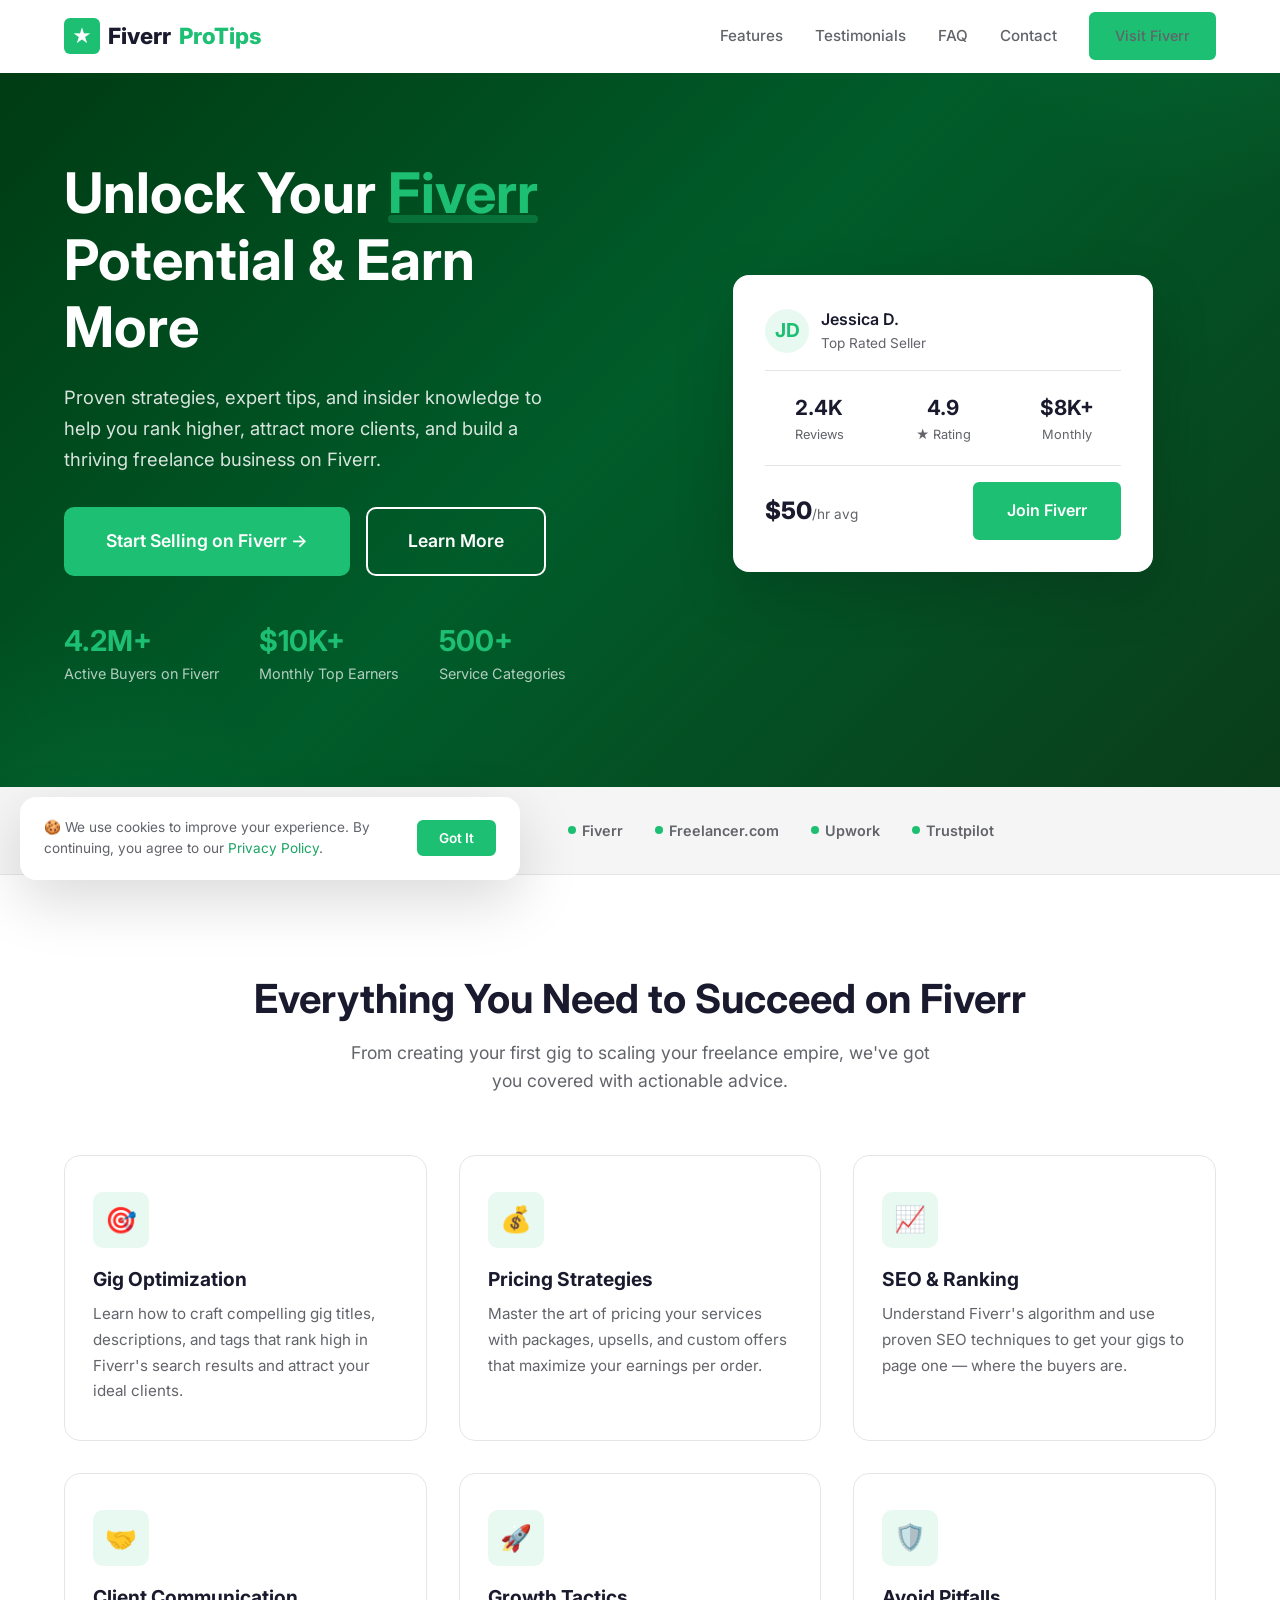
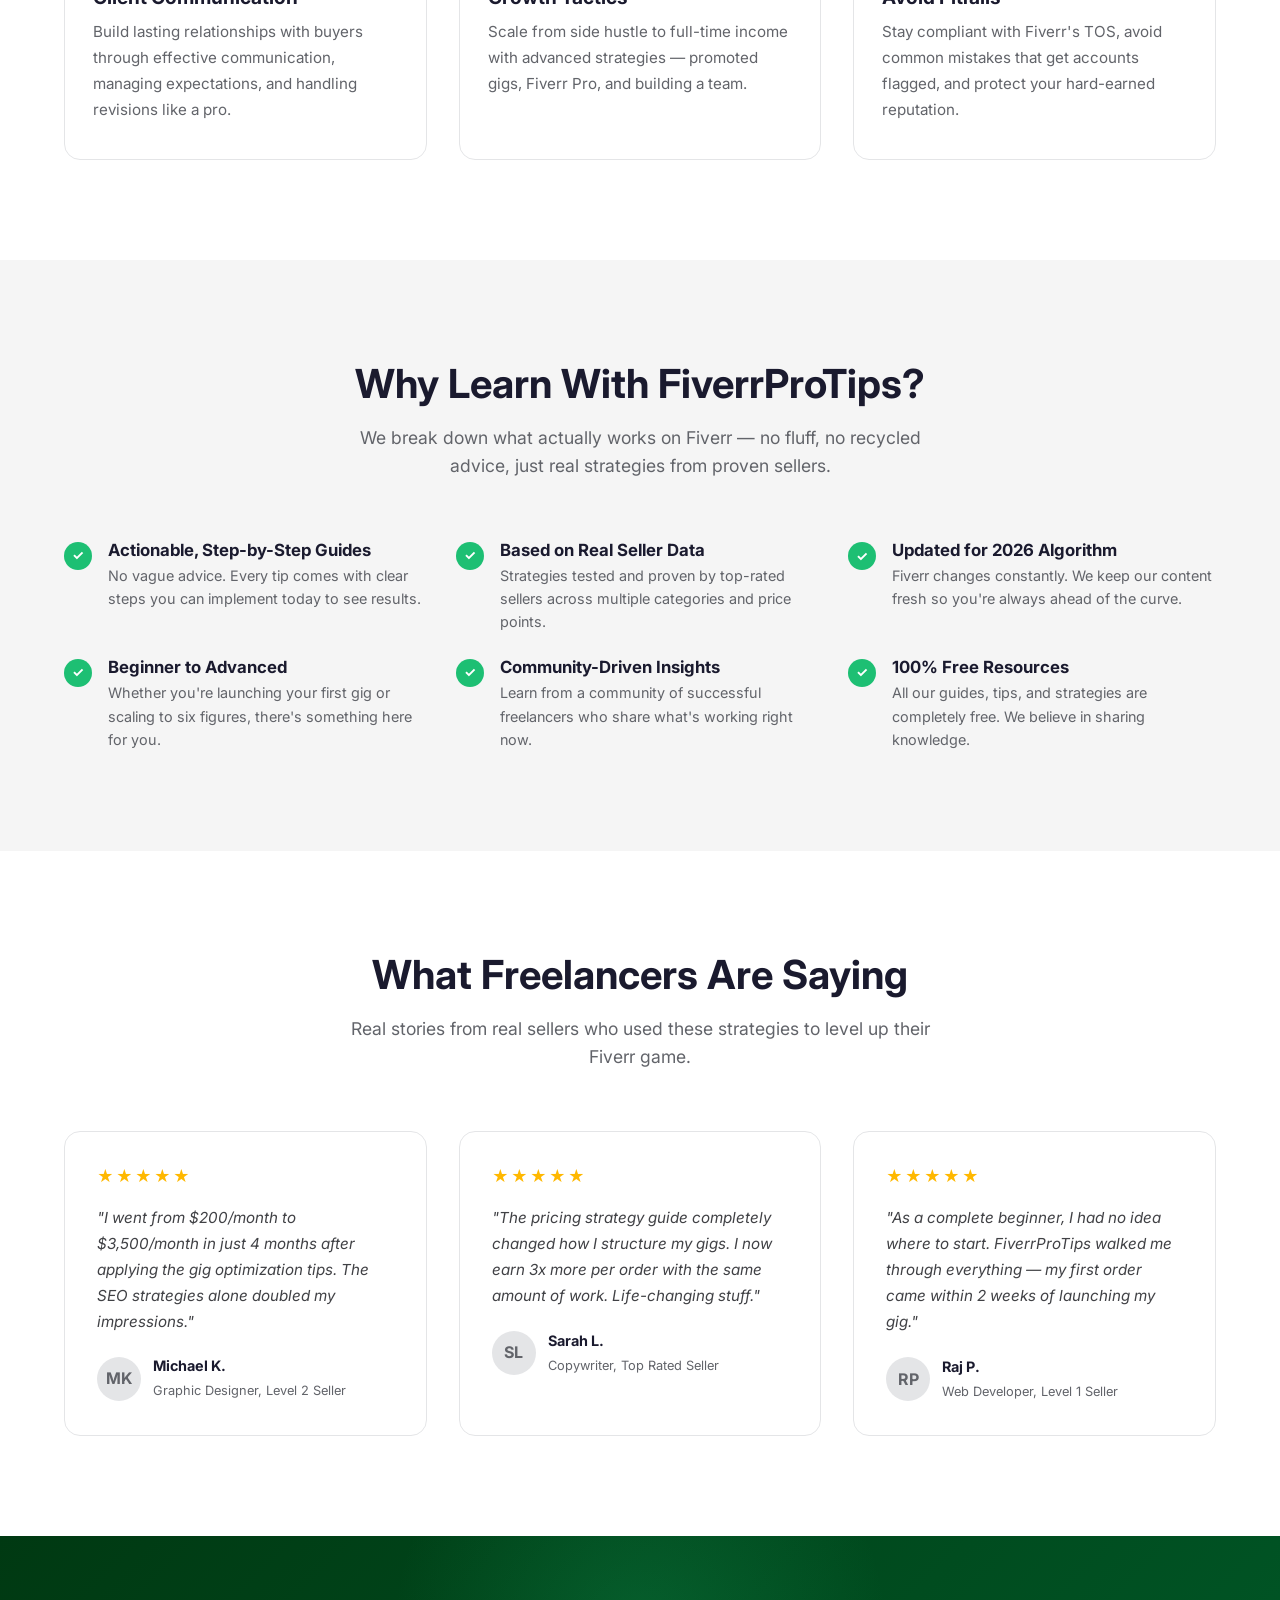
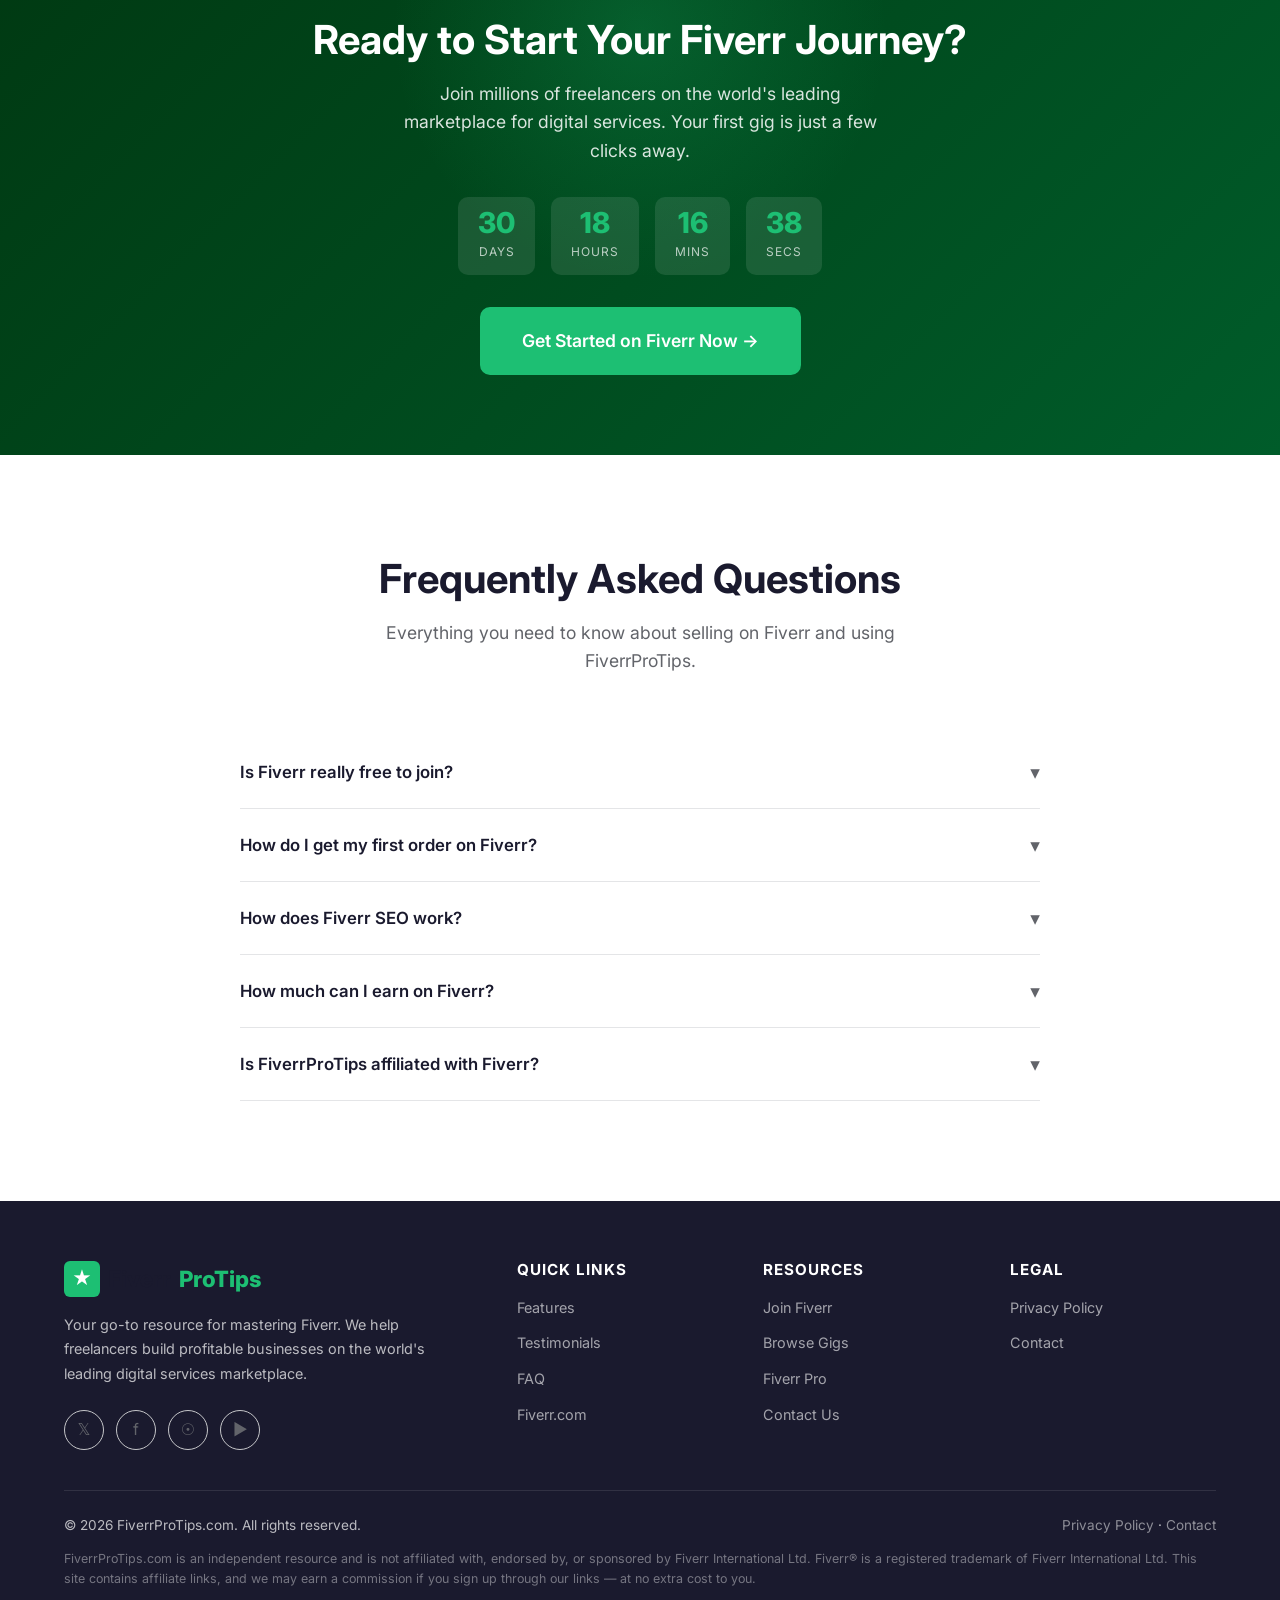
==== index.html @ c42b6715 "Initial commit: FiverrProTips landing page with privacy policy and contact page Co-Authored-By: Clau" ====
<!DOCTYPE html>
<html lang="en">
<head>
  <meta charset="UTF-8">
  <meta name="viewport" content="width=device-width, initial-scale=1.0">
  <meta name="description" content="FiverrProTips — Expert strategies, tips, and resources to grow your freelance business on Fiverr. Get more orders, rank higher, and earn more.">
  <meta name="keywords" content="Fiverr tips, Fiverr SEO, freelance success, Fiverr gig ranking, Fiverr marketing, grow on Fiverr">
  <meta name="author" content="FiverrProTips">
  <meta property="og:title" content="FiverrProTips — Master Fiverr & Grow Your Freelance Business">
  <meta property="og:description" content="Expert strategies, tips, and resources to grow your freelance business on Fiverr. Get more orders, rank higher, and earn more.">
  <meta property="og:type" content="website">
  <meta property="og:url" content="https://fiverrprotips.com">
  <meta property="og:image" content="https://fiverrprotips.com/og-image.png">
  <link rel="canonical" href="https://fiverrprotips.com">
  <title>FiverrProTips — Master Fiverr & Grow Your Freelance Business</title>
  <link rel="preconnect" href="https://fonts.googleapis.com">
  <link rel="preconnect" href="https://fonts.gstatic.com" crossorigin>
  <link href="https://fonts.googleapis.com/css2?family=Inter:wght@400;500;600;700;800&display=swap" rel="stylesheet">
  <link rel="stylesheet" href="styles.css">
</head>
<body>

  <!-- Navigation -->
  <nav class="navbar" id="navbar">
    <div class="container">
      <a href="index.html" class="logo">
        <div class="icon">&#9733;</div>
        Fiverr<span>ProTips</span>
      </a>
      <ul class="nav-links" id="navLinks">
        <li><a href="#features">Features</a></li>
        <li><a href="#testimonials">Testimonials</a></li>
        <li><a href="#faq">FAQ</a></li>
        <li><a href="contact.html">Contact</a></li>
        <li><a href="https://fiverr.com" target="_blank" rel="noopener" class="btn btn-primary">Visit Fiverr</a></li>
      </ul>
      <button class="nav-toggle" id="navToggle" aria-label="Toggle navigation">
        <span></span><span></span><span></span>
      </button>
    </div>
  </nav>

  <!-- Hero Section -->
  <section class="hero">
    <div class="container">
      <div class="hero-content">
        <h1>Unlock Your <span class="highlight">Fiverr</span> Potential & Earn More</h1>
        <p>Proven strategies, expert tips, and insider knowledge to help you rank higher, attract more clients, and build a thriving freelance business on Fiverr.</p>
        <div class="hero-buttons">
          <a href="https://fiverr.com" target="_blank" rel="noopener" class="btn btn-primary btn-lg">Start Selling on Fiverr →</a>
          <a href="#features" class="btn btn-outline btn-lg">Learn More</a>
        </div>
        <div class="hero-stats">
          <div class="hero-stat">
            <h3>4.2M+</h3>
            <p>Active Buyers on Fiverr</p>
          </div>
          <div class="hero-stat">
            <h3>$10K+</h3>
            <p>Monthly Top Earners</p>
          </div>
          <div class="hero-stat">
            <h3>500+</h3>
            <p>Service Categories</p>
          </div>
        </div>
      </div>
      <div class="hero-image">
        <div class="hero-card">
          <div class="card-header">
            <div class="card-avatar">JD</div>
            <div>
              <div class="card-name">Jessica D.</div>
              <div class="card-role">Top Rated Seller</div>
            </div>
          </div>
          <div class="card-stats">
            <div>
              <div class="card-stat-value">2.4K</div>
              <div class="card-stat-label">Reviews</div>
            </div>
            <div>
              <div class="card-stat-value">4.9</div>
              <div class="card-stat-label">★ Rating</div>
            </div>
            <div>
              <div class="card-stat-value">$8K+</div>
              <div class="card-stat-label">Monthly</div>
            </div>
          </div>
          <div class="card-cta">
            <div class="card-price">$50<small>/hr avg</small></div>
            <a href="https://fiverr.com" target="_blank" rel="noopener" class="btn btn-primary">Join Fiverr</a>
          </div>
        </div>
      </div>
    </div>
  </section>

  <!-- Trust Bar -->
  <div class="trust-bar">
    <div class="container">
      <p>Trusted by freelancers worldwide</p>
      <div class="trust-logos">
        <span class="trust-logo"><span class="dot"></span> Fiverr</span>
        <span class="trust-logo"><span class="dot"></span> Freelancer.com</span>
        <span class="trust-logo"><span class="dot"></span> Upwork</span>
        <span class="trust-logo"><span class="dot"></span> Trustpilot</span>
      </div>
    </div>
  </div>

  <!-- Features Section -->
  <section class="section" id="features">
    <div class="container">
      <div class="section-header">
        <h2>Everything You Need to Succeed on Fiverr</h2>
        <p>From creating your first gig to scaling your freelance empire, we've got you covered with actionable advice.</p>
      </div>
      <div class="features-grid">
        <div class="feature-card">
          <div class="feature-icon">🎯</div>
          <h3>Gig Optimization</h3>
          <p>Learn how to craft compelling gig titles, descriptions, and tags that rank high in Fiverr's search results and attract your ideal clients.</p>
        </div>
        <div class="feature-card">
          <div class="feature-icon">💰</div>
          <h3>Pricing Strategies</h3>
          <p>Master the art of pricing your services with packages, upsells, and custom offers that maximize your earnings per order.</p>
        </div>
        <div class="feature-card">
          <div class="feature-icon">📈</div>
          <h3>SEO & Ranking</h3>
          <p>Understand Fiverr's algorithm and use proven SEO techniques to get your gigs to page one — where the buyers are.</p>
        </div>
        <div class="feature-card">
          <div class="feature-icon">🤝</div>
          <h3>Client Communication</h3>
          <p>Build lasting relationships with buyers through effective communication, managing expectations, and handling revisions like a pro.</p>
        </div>
        <div class="feature-card">
          <div class="feature-icon">🚀</div>
          <h3>Growth Tactics</h3>
          <p>Scale from side hustle to full-time income with advanced strategies — promoted gigs, Fiverr Pro, and building a team.</p>
        </div>
        <div class="feature-card">
          <div class="feature-icon">🛡️</div>
          <h3>Avoid Pitfalls</h3>
          <p>Stay compliant with Fiverr's TOS, avoid common mistakes that get accounts flagged, and protect your hard-earned reputation.</p>
        </div>
      </div>
    </div>
  </section>

  <!-- Benefits Section -->
  <section class="section benefits">
    <div class="container">
      <div class="section-header">
        <h2>Why Learn With FiverrProTips?</h2>
        <p>We break down what actually works on Fiverr — no fluff, no recycled advice, just real strategies from proven sellers.</p>
      </div>
      <div class="benefits-grid">
        <div class="benefit-item">
          <div class="benefit-check">&#10003;</div>
          <div>
            <h4>Actionable, Step-by-Step Guides</h4>
            <p>No vague advice. Every tip comes with clear steps you can implement today to see results.</p>
          </div>
        </div>
        <div class="benefit-item">
          <div class="benefit-check">&#10003;</div>
          <div>
            <h4>Based on Real Seller Data</h4>
            <p>Strategies tested and proven by top-rated sellers across multiple categories and price points.</p>
          </div>
        </div>
        <div class="benefit-item">
          <div class="benefit-check">&#10003;</div>
          <div>
            <h4>Updated for 2026 Algorithm</h4>
            <p>Fiverr changes constantly. We keep our content fresh so you're always ahead of the curve.</p>
          </div>
        </div>
        <div class="benefit-item">
          <div class="benefit-check">&#10003;</div>
          <div>
            <h4>Beginner to Advanced</h4>
            <p>Whether you're launching your first gig or scaling to six figures, there's something here for you.</p>
          </div>
        </div>
        <div class="benefit-item">
          <div class="benefit-check">&#10003;</div>
          <div>
            <h4>Community-Driven Insights</h4>
            <p>Learn from a community of successful freelancers who share what's working right now.</p>
          </div>
        </div>
        <div class="benefit-item">
          <div class="benefit-check">&#10003;</div>
          <div>
            <h4>100% Free Resources</h4>
            <p>All our guides, tips, and strategies are completely free. We believe in sharing knowledge.</p>
          </div>
        </div>
      </div>
    </div>
  </section>

  <!-- Testimonials Section -->
  <section class="section" id="testimonials">
    <div class="container">
      <div class="section-header">
        <h2>What Freelancers Are Saying</h2>
        <p>Real stories from real sellers who used these strategies to level up their Fiverr game.</p>
      </div>
      <div class="testimonials-grid">
        <div class="testimonial-card">
          <div class="testimonial-stars">★★★★★</div>
          <blockquote>
            "I went from $200/month to $3,500/month in just 4 months after applying the gig optimization tips. The SEO strategies alone doubled my impressions."
          </blockquote>
          <div class="testimonial-author">
            <div class="testimonial-avatar">MK</div>
            <div>
              <strong>Michael K.</strong>
              <span>Graphic Designer, Level 2 Seller</span>
            </div>
          </div>
        </div>
        <div class="testimonial-card">
          <div class="testimonial-stars">★★★★★</div>
          <blockquote>
            "The pricing strategy guide completely changed how I structure my gigs. I now earn 3x more per order with the same amount of work. Life-changing stuff."
          </blockquote>
          <div class="testimonial-author">
            <div class="testimonial-avatar">SL</div>
            <div>
              <strong>Sarah L.</strong>
              <span>Copywriter, Top Rated Seller</span>
            </div>
          </div>
        </div>
        <div class="testimonial-card">
          <div class="testimonial-stars">★★★★★</div>
          <blockquote>
            "As a complete beginner, I had no idea where to start. FiverrProTips walked me through everything — my first order came within 2 weeks of launching my gig."
          </blockquote>
          <div class="testimonial-author">
            <div class="testimonial-avatar">RP</div>
            <div>
              <strong>Raj P.</strong>
              <span>Web Developer, Level 1 Seller</span>
            </div>
          </div>
        </div>
      </div>
    </div>
  </section>

  <!-- CTA Section -->
  <section class="cta-section">
    <div class="container">
      <h2>Ready to Start Your Fiverr Journey?</h2>
      <p>Join millions of freelancers on the world's leading marketplace for digital services. Your first gig is just a few clicks away.</p>
      <div class="countdown" id="countdown">
        <div class="countdown-item">
          <span class="number" id="countdown-days">00</span>
          <span class="label">Days</span>
        </div>
        <div class="countdown-item">
          <span class="number" id="countdown-hours">00</span>
          <span class="label">Hours</span>
        </div>
        <div class="countdown-item">
          <span class="number" id="countdown-mins">00</span>
          <span class="label">Mins</span>
        </div>
        <div class="countdown-item">
          <span class="number" id="countdown-secs">00</span>
          <span class="label">Secs</span>
        </div>
      </div>
      <br>
      <a href="https://fiverr.com" target="_blank" rel="noopener" class="btn btn-primary btn-lg">Get Started on Fiverr Now →</a>
    </div>
  </section>

  <!-- FAQ Section -->
  <section class="section" id="faq">
    <div class="container">
      <div class="section-header">
        <h2>Frequently Asked Questions</h2>
        <p>Everything you need to know about selling on Fiverr and using FiverrProTips.</p>
      </div>
      <div class="faq-list">
        <div class="faq-item">
          <button class="faq-question" aria-expanded="false">
            Is Fiverr really free to join?
            <span class="arrow">▾</span>
          </button>
          <div class="faq-answer">
            <p>Yes! Creating a Fiverr account and posting gigs is completely free. Fiverr takes a 20% commission on each order you complete, so you only pay when you earn. There are no monthly fees or listing charges.</p>
          </div>
        </div>
        <div class="faq-item">
          <button class="faq-question" aria-expanded="false">
            How do I get my first order on Fiverr?
            <span class="arrow">▾</span>
          </button>
          <div class="faq-answer">
            <p>Getting your first order requires a combination of a well-optimized gig (compelling title, detailed description, eye-catching images), competitive pricing for beginners, and patience. We recommend starting with a lower price point, promoting your gig on social media, and delivering exceptional work to earn those crucial first 5-star reviews.</p>
          </div>
        </div>
        <div class="faq-item">
          <button class="faq-question" aria-expanded="false">
            How does Fiverr SEO work?
            <span class="arrow">▾</span>
          </button>
          <div class="faq-answer">
            <p>Fiverr's search algorithm ranks gigs based on relevance, seller performance (reviews, response rate, order completion rate), and gig quality. Key ranking factors include your gig title keywords, tags, description content, conversion rate, and overall seller metrics. Optimizing each of these elements is crucial for visibility.</p>
          </div>
        </div>
        <div class="faq-item">
          <button class="faq-question" aria-expanded="false">
            How much can I earn on Fiverr?
            <span class="arrow">▾</span>
          </button>
          <div class="faq-answer">
            <p>Earnings on Fiverr vary widely depending on your skill, niche, pricing, and effort. Beginners might earn $100–$500/month, while experienced sellers in high-demand niches can earn $5,000–$20,000+/month. Top-rated and Pro sellers with premium services can earn even more. The key is to start, learn, and consistently improve.</p>
          </div>
        </div>
        <div class="faq-item">
          <button class="faq-question" aria-expanded="false">
            Is FiverrProTips affiliated with Fiverr?
            <span class="arrow">▾</span>
          </button>
          <div class="faq-answer">
            <p>FiverrProTips is an independent resource created by experienced Fiverr sellers. We are not directly affiliated with Fiverr International Ltd. Our goal is to help freelancers succeed on the platform by sharing proven strategies, tips, and best practices based on real-world experience.</p>
          </div>
        </div>
      </div>
    </div>
  </section>

  <!-- Footer -->
  <footer class="footer">
    <div class="container">
      <div class="footer-grid">
        <div class="footer-about">
          <a href="index.html" class="logo">
            <div class="icon">&#9733;</div>
            Fiverr<span>ProTips</span>
          </a>
          <p>Your go-to resource for mastering Fiverr. We help freelancers build profitable businesses on the world's leading digital services marketplace.</p>
          <div class="social-links">
            <a href="#" class="social-link" aria-label="Twitter">&#120143;</a>
            <a href="#" class="social-link" aria-label="Facebook">f</a>
            <a href="#" class="social-link" aria-label="Instagram">&#9737;</a>
            <a href="#" class="social-link" aria-label="YouTube">&#9654;</a>
          </div>
        </div>
        <div>
          <h4>Quick Links</h4>
          <ul class="footer-links">
            <li><a href="#features">Features</a></li>
            <li><a href="#testimonials">Testimonials</a></li>
            <li><a href="#faq">FAQ</a></li>
            <li><a href="https://fiverr.com" target="_blank" rel="noopener">Fiverr.com</a></li>
          </ul>
        </div>
        <div>
          <h4>Resources</h4>
          <ul class="footer-links">
            <li><a href="https://fiverr.com" target="_blank" rel="noopener">Join Fiverr</a></li>
            <li><a href="https://fiverr.com" target="_blank" rel="noopener">Browse Gigs</a></li>
            <li><a href="https://fiverr.com" target="_blank" rel="noopener">Fiverr Pro</a></li>
            <li><a href="contact.html">Contact Us</a></li>
          </ul>
        </div>
        <div>
          <h4>Legal</h4>
          <ul class="footer-links">
            <li><a href="privacy-policy.html">Privacy Policy</a></li>
            <li><a href="contact.html">Contact</a></li>
          </ul>
        </div>
      </div>
      <div class="footer-bottom">
        <p>&copy; 2026 FiverrProTips.com. All rights reserved.</p>
        <p><a href="privacy-policy.html">Privacy Policy</a> · <a href="contact.html">Contact</a></p>
      </div>
      <p class="footer-disclaimer">FiverrProTips.com is an independent resource and is not affiliated with, endorsed by, or sponsored by Fiverr International Ltd. Fiverr&reg; is a registered trademark of Fiverr International Ltd. This site contains affiliate links, and we may earn a commission if you sign up through our links — at no extra cost to you.</p>
    </div>
  </footer>

  <!-- Cookie Consent Banner -->
  <div class="cookie-banner" id="cookieBanner">
    <p>🍪 We use cookies to improve your experience. By continuing, you agree to our <a href="privacy-policy.html">Privacy Policy</a>.</p>
    <button class="btn btn-primary" id="cookieAccept">Got It</button>
  </div>

  <script src="script.js"></script>
</body>
</html>
---- styles.css ----
/* ============================================
   FiverrProTips.com - Main Stylesheet
   ============================================ */

/* --- CSS Variables --- */
:root {
  --color-primary: #1dbf73;
  --color-primary-dark: #19a463;
  --color-primary-light: #e8f9f1;
  --color-secondary: #003912;
  --color-accent: #ff6b6b;
  --color-dark: #1a1a2e;
  --color-gray-900: #222325;
  --color-gray-800: #404145;
  --color-gray-600: #62646a;
  --color-gray-400: #c5c6c9;
  --color-gray-200: #e4e5e7;
  --color-gray-100: #f5f5f5;
  --color-white: #ffffff;
  --color-star: #ffb800;

  --font-heading: 'Inter', 'Segoe UI', system-ui, -apple-system, sans-serif;
  --font-body: 'Inter', 'Segoe UI', system-ui, -apple-system, sans-serif;

  --shadow-sm: 0 1px 3px rgba(0, 0, 0, 0.08);
  --shadow-md: 0 4px 12px rgba(0, 0, 0, 0.1);
  --shadow-lg: 0 8px 30px rgba(0, 0, 0, 0.12);
  --shadow-xl: 0 20px 60px rgba(0, 0, 0, 0.15);

  --radius-sm: 6px;
  --radius-md: 10px;
  --radius-lg: 16px;
  --radius-xl: 24px;

  --max-width: 1200px;
  --transition: 0.3s cubic-bezier(0.4, 0, 0.2, 1);
}

/* --- Reset & Base --- */
*,
*::before,
*::after {
  margin: 0;
  padding: 0;
  box-sizing: border-box;
}

html {
  scroll-behavior: smooth;
  font-size: 16px;
}

body {
  font-family: var(--font-body);
  color: var(--color-gray-800);
  line-height: 1.6;
  background: var(--color-white);
  -webkit-font-smoothing: antialiased;
  -moz-osx-font-smoothing: grayscale;
}

img {
  max-width: 100%;
  display: block;
}

a {
  color: var(--color-primary-dark);
  text-decoration: none;
  transition: color var(--transition);
}

a:hover {
  color: var(--color-primary);
}

ul {
  list-style: none;
}

/* --- Typography --- */
h1, h2, h3, h4, h5, h6 {
  font-family: var(--font-heading);
  font-weight: 700;
  line-height: 1.2;
  color: var(--color-dark);
}

h1 { font-size: clamp(2rem, 5vw, 3.5rem); }
h2 { font-size: clamp(1.6rem, 4vw, 2.5rem); }
h3 { font-size: clamp(1.2rem, 3vw, 1.5rem); }

/* --- Container --- */
.container {
  max-width: var(--max-width);
  margin: 0 auto;
  padding: 0 24px;
}

/* --- Buttons --- */
.btn {
  display: inline-flex;
  align-items: center;
  justify-content: center;
  gap: 8px;
  padding: 14px 32px;
  font-family: var(--font-body);
  font-size: 1rem;
  font-weight: 600;
  border: 2px solid transparent;
  border-radius: var(--radius-sm);
  cursor: pointer;
  transition: all var(--transition);
  text-align: center;
  white-space: nowrap;
}

.btn-primary {
  background: var(--color-primary);
  color: var(--color-white);
  border-color: var(--color-primary);
}

.btn-primary:hover {
  background: var(--color-primary-dark);
  border-color: var(--color-primary-dark);
  color: var(--color-white);
  transform: translateY(-2px);
  box-shadow: var(--shadow-md);
}

.btn-outline {
  background: transparent;
  color: var(--color-white);
  border-color: var(--color-white);
}

.btn-outline:hover {
  background: var(--color-white);
  color: var(--color-dark);
  transform: translateY(-2px);
}

.btn-secondary {
  background: var(--color-white);
  color: var(--color-primary);
  border-color: var(--color-primary);
}

.btn-secondary:hover {
  background: var(--color-primary-light);
  transform: translateY(-2px);
  box-shadow: var(--shadow-sm);
}

.btn-lg {
  padding: 18px 40px;
  font-size: 1.1rem;
  border-radius: var(--radius-md);
}

/* --- Header / Navbar --- */
.navbar {
  position: fixed;
  top: 0;
  left: 0;
  right: 0;
  z-index: 1000;
  background: var(--color-white);
  border-bottom: 1px solid transparent;
  transition: all var(--transition);
}

.navbar.scrolled {
  border-bottom-color: var(--color-gray-200);
  box-shadow: var(--shadow-sm);
}

.navbar .container {
  display: flex;
  align-items: center;
  justify-content: space-between;
  height: 72px;
}

.logo {
  display: flex;
  align-items: center;
  gap: 8px;
  font-size: 1.4rem;
  font-weight: 800;
  color: var(--color-dark);
  font-family: var(--font-heading);
}

.logo .icon {
  width: 36px;
  height: 36px;
  background: var(--color-primary);
  border-radius: var(--radius-sm);
  display: flex;
  align-items: center;
  justify-content: center;
  color: var(--color-white);
  font-size: 1.2rem;
}

.logo span {
  color: var(--color-primary);
}

.nav-links {
  display: flex;
  align-items: center;
  gap: 32px;
}

.nav-links a {
  color: var(--color-gray-600);
  font-weight: 500;
  font-size: 0.95rem;
}

.nav-links a:hover {
  color: var(--color-dark);
}

.nav-links .btn {
  padding: 10px 24px;
  font-size: 0.9rem;
}

.nav-toggle {
  display: none;
  flex-direction: column;
  gap: 5px;
  background: none;
  border: none;
  cursor: pointer;
  padding: 4px;
}

.nav-toggle span {
  display: block;
  width: 24px;
  height: 2px;
  background: var(--color-dark);
  border-radius: 2px;
  transition: all var(--transition);
}

/* --- Hero Section --- */
.hero {
  padding: 160px 0 100px;
  background: linear-gradient(135deg, var(--color-secondary) 0%, #005c2a 50%, #0a3d1a 100%);
  color: var(--color-white);
  position: relative;
  overflow: hidden;
}

.hero::before {
  content: '';
  position: absolute;
  top: -50%;
  right: -20%;
  width: 600px;
  height: 600px;
  background: radial-gradient(circle, rgba(29, 191, 115, 0.15) 0%, transparent 70%);
  border-radius: 50%;
}

.hero::after {
  content: '';
  position: absolute;
  bottom: -30%;
  left: -10%;
  width: 400px;
  height: 400px;
  background: radial-gradient(circle, rgba(29, 191, 115, 0.1) 0%, transparent 70%);
  border-radius: 50%;
}

.hero .container {
  display: grid;
  grid-template-columns: 1fr 1fr;
  gap: 60px;
  align-items: center;
  position: relative;
  z-index: 1;
}

.hero-content h1 {
  color: var(--color-white);
  margin-bottom: 20px;
}

.hero-content h1 .highlight {
  color: var(--color-primary);
  position: relative;
}

.hero-content h1 .highlight::after {
  content: '';
  position: absolute;
  left: 0;
  bottom: 4px;
  width: 100%;
  height: 8px;
  background: rgba(29, 191, 115, 0.3);
  border-radius: 4px;
  z-index: -1;
}

.hero-content p {
  font-size: 1.15rem;
  color: rgba(255, 255, 255, 0.85);
  margin-bottom: 32px;
  max-width: 480px;
  line-height: 1.7;
}

.hero-buttons {
  display: flex;
  gap: 16px;
  flex-wrap: wrap;
}

.hero-stats {
  display: flex;
  gap: 40px;
  margin-top: 48px;
}

.hero-stat h3 {
  color: var(--color-primary);
  font-size: 1.8rem;
  margin-bottom: 4px;
}

.hero-stat p {
  color: rgba(255, 255, 255, 0.7);
  font-size: 0.9rem;
  margin-bottom: 0;
}

.hero-image {
  display: flex;
  justify-content: center;
  align-items: center;
}

.hero-card {
  background: var(--color-white);
  border-radius: var(--radius-lg);
  padding: 32px;
  box-shadow: var(--shadow-xl);
  width: 100%;
  max-width: 420px;
}

.hero-card .card-header {
  display: flex;
  align-items: center;
  gap: 12px;
  margin-bottom: 20px;
  padding-bottom: 16px;
  border-bottom: 1px solid var(--color-gray-200);
}

.hero-card .card-avatar {
  width: 44px;
  height: 44px;
  border-radius: 50%;
  background: var(--color-primary-light);
  display: flex;
  align-items: center;
  justify-content: center;
  font-size: 1.2rem;
  color: var(--color-primary);
  font-weight: 700;
}

.hero-card .card-name {
  font-weight: 600;
  color: var(--color-dark);
}

.hero-card .card-role {
  font-size: 0.85rem;
  color: var(--color-gray-600);
}

.hero-card .card-stats {
  display: grid;
  grid-template-columns: repeat(3, 1fr);
  gap: 16px;
  text-align: center;
}

.hero-card .card-stat-value {
  font-size: 1.3rem;
  font-weight: 700;
  color: var(--color-dark);
}

.hero-card .card-stat-label {
  font-size: 0.8rem;
  color: var(--color-gray-600);
}

.hero-card .card-cta {
  margin-top: 20px;
  padding-top: 16px;
  border-top: 1px solid var(--color-gray-200);
  display: flex;
  justify-content: space-between;
  align-items: center;
}

.hero-card .card-price {
  font-size: 1.5rem;
  font-weight: 800;
  color: var(--color-dark);
}

.hero-card .card-price small {
  font-weight: 400;
  font-size: 0.85rem;
  color: var(--color-gray-600);
}

/* --- Trust Bar --- */
.trust-bar {
  padding: 32px 0;
  background: var(--color-gray-100);
  border-bottom: 1px solid var(--color-gray-200);
}

.trust-bar .container {
  display: flex;
  align-items: center;
  justify-content: center;
  gap: 48px;
  flex-wrap: wrap;
}

.trust-bar p {
  color: var(--color-gray-600);
  font-weight: 500;
  font-size: 0.9rem;
  white-space: nowrap;
}

.trust-logos {
  display: flex;
  align-items: center;
  gap: 32px;
  flex-wrap: wrap;
  justify-content: center;
}

.trust-logo {
  display: flex;
  align-items: center;
  gap: 6px;
  color: var(--color-gray-600);
  font-weight: 600;
  font-size: 0.9rem;
}

.trust-logo .dot {
  width: 8px;
  height: 8px;
  border-radius: 50%;
  background: var(--color-primary);
}

/* --- Sections --- */
.section {
  padding: 100px 0;
}

.section-header {
  text-align: center;
  margin-bottom: 60px;
}

.section-header h2 {
  margin-bottom: 16px;
}

.section-header p {
  color: var(--color-gray-600);
  font-size: 1.1rem;
  max-width: 600px;
  margin: 0 auto;
}

/* --- Features Grid --- */
.features-grid {
  display: grid;
  grid-template-columns: repeat(auto-fit, minmax(280px, 1fr));
  gap: 32px;
}

.feature-card {
  background: var(--color-white);
  border: 1px solid var(--color-gray-200);
  border-radius: var(--radius-lg);
  padding: 36px 28px;
  transition: all var(--transition);
}

.feature-card:hover {
  transform: translateY(-4px);
  box-shadow: var(--shadow-lg);
  border-color: transparent;
}

.feature-icon {
  width: 56px;
  height: 56px;
  border-radius: var(--radius-md);
  background: var(--color-primary-light);
  display: flex;
  align-items: center;
  justify-content: center;
  font-size: 1.6rem;
  margin-bottom: 20px;
}

.feature-card h3 {
  margin-bottom: 10px;
  font-size: 1.2rem;
}

.feature-card p {
  color: var(--color-gray-600);
  font-size: 0.95rem;
  line-height: 1.7;
}

/* --- Benefits Section --- */
.benefits {
  background: var(--color-gray-100);
}

.benefits-grid {
  display: grid;
  grid-template-columns: repeat(auto-fit, minmax(300px, 1fr));
  gap: 24px;
}

.benefit-item {
  display: flex;
  gap: 16px;
  align-items: flex-start;
}

.benefit-check {
  flex-shrink: 0;
  width: 28px;
  height: 28px;
  border-radius: 50%;
  background: var(--color-primary);
  display: flex;
  align-items: center;
  justify-content: center;
  color: var(--color-white);
  font-size: 0.85rem;
  font-weight: 700;
  margin-top: 2px;
}

.benefit-item h4 {
  margin-bottom: 4px;
  font-size: 1.05rem;
}

.benefit-item p {
  color: var(--color-gray-600);
  font-size: 0.9rem;
}

/* --- Testimonials --- */
.testimonials-grid {
  display: grid;
  grid-template-columns: repeat(auto-fit, minmax(320px, 1fr));
  gap: 32px;
}

.testimonial-card {
  background: var(--color-white);
  border: 1px solid var(--color-gray-200);
  border-radius: var(--radius-lg);
  padding: 32px;
  transition: all var(--transition);
}

.testimonial-card:hover {
  box-shadow: var(--shadow-md);
  border-color: transparent;
}

.testimonial-stars {
  color: var(--color-star);
  font-size: 1rem;
  margin-bottom: 16px;
  letter-spacing: 2px;
}

.testimonial-card blockquote {
  font-size: 0.95rem;
  color: var(--color-gray-800);
  line-height: 1.7;
  margin-bottom: 20px;
  font-style: italic;
}

.testimonial-author {
  display: flex;
  align-items: center;
  gap: 12px;
}

.testimonial-avatar {
  width: 44px;
  height: 44px;
  border-radius: 50%;
  background: var(--color-gray-200);
  display: flex;
  align-items: center;
  justify-content: center;
  font-weight: 700;
  color: var(--color-gray-600);
  font-size: 1rem;
}

.testimonial-author strong {
  display: block;
  font-size: 0.9rem;
  color: var(--color-dark);
}

.testimonial-author span {
  font-size: 0.8rem;
  color: var(--color-gray-600);
}

/* --- CTA Section --- */
.cta-section {
  background: linear-gradient(135deg, var(--color-secondary) 0%, #005c2a 100%);
  color: var(--color-white);
  text-align: center;
  padding: 80px 0;
  position: relative;
  overflow: hidden;
}

.cta-section::before {
  content: '';
  position: absolute;
  top: -30%;
  left: 50%;
  transform: translateX(-50%);
  width: 500px;
  height: 500px;
  background: radial-gradient(circle, rgba(29, 191, 115, 0.2) 0%, transparent 70%);
  border-radius: 50%;
}

.cta-section .container {
  position: relative;
  z-index: 1;
}

.cta-section h2 {
  color: var(--color-white);
  margin-bottom: 16px;
}

.cta-section p {
  color: rgba(255, 255, 255, 0.85);
  font-size: 1.1rem;
  margin-bottom: 32px;
  max-width: 500px;
  margin-left: auto;
  margin-right: auto;
}

.countdown {
  display: inline-flex;
  gap: 16px;
  margin-bottom: 32px;
}

.countdown-item {
  background: rgba(255, 255, 255, 0.1);
  border-radius: var(--radius-md);
  padding: 12px 20px;
  text-align: center;
  min-width: 70px;
}

.countdown-item .number {
  font-size: 1.8rem;
  font-weight: 800;
  color: var(--color-primary);
  display: block;
  line-height: 1;
}

.countdown-item .label {
  font-size: 0.75rem;
  color: rgba(255, 255, 255, 0.7);
  text-transform: uppercase;
  letter-spacing: 1px;
}

/* --- FAQ Section --- */
.faq-list {
  max-width: 800px;
  margin: 0 auto;
}

.faq-item {
  border-bottom: 1px solid var(--color-gray-200);
  padding: 24px 0;
}

.faq-question {
  display: flex;
  justify-content: space-between;
  align-items: center;
  cursor: pointer;
  font-weight: 600;
  font-size: 1.05rem;
  color: var(--color-dark);
  background: none;
  border: none;
  width: 100%;
  text-align: left;
  padding: 0;
  font-family: var(--font-body);
  gap: 16px;
}

.faq-question .arrow {
  flex-shrink: 0;
  transition: transform var(--transition);
  font-size: 1.2rem;
  color: var(--color-gray-600);
}

.faq-item.open .faq-question .arrow {
  transform: rotate(180deg);
}

.faq-answer {
  max-height: 0;
  overflow: hidden;
  transition: max-height 0.4s ease, padding 0.4s ease;
}

.faq-item.open .faq-answer {
  max-height: 300px;
  padding-top: 16px;
}

.faq-answer p {
  color: var(--color-gray-600);
  font-size: 0.95rem;
  line-height: 1.7;
}

/* --- Footer --- */
.footer {
  background: var(--color-dark);
  color: rgba(255, 255, 255, 0.7);
  padding: 60px 0 30px;
}

.footer-grid {
  display: grid;
  grid-template-columns: 2fr 1fr 1fr 1fr;
  gap: 40px;
  margin-bottom: 40px;
}

.footer-about p {
  margin-top: 16px;
  font-size: 0.9rem;
  line-height: 1.7;
}

.footer h4 {
  color: var(--color-white);
  margin-bottom: 16px;
  font-size: 0.95rem;
  text-transform: uppercase;
  letter-spacing: 1px;
}

.footer-links li {
  margin-bottom: 10px;
}

.footer-links a {
  color: rgba(255, 255, 255, 0.6);
  font-size: 0.9rem;
  transition: color var(--transition);
}

.footer-links a:hover {
  color: var(--color-primary);
}

.footer-bottom {
  border-top: 1px solid rgba(255, 255, 255, 0.1);
  padding-top: 24px;
  display: flex;
  justify-content: space-between;
  align-items: center;
  flex-wrap: wrap;
  gap: 16px;
  font-size: 0.85rem;
}

.footer-bottom a {
  color: rgba(255, 255, 255, 0.5);
}

.footer-bottom a:hover {
  color: var(--color-primary);
}

.footer-disclaimer {
  margin-top: 12px;
  font-size: 0.78rem;
  color: rgba(255, 255, 255, 0.4);
  line-height: 1.6;
}

/* --- Page Hero (for sub-pages) --- */
.page-hero {
  padding: 140px 0 60px;
  background: linear-gradient(135deg, var(--color-secondary) 0%, #005c2a 100%);
  color: var(--color-white);
  text-align: center;
}

.page-hero h1 {
  color: var(--color-white);
  margin-bottom: 12px;
}

.page-hero p {
  color: rgba(255, 255, 255, 0.8);
  font-size: 1.1rem;
}

/* --- Content Page Styles --- */
.content-section {
  padding: 60px 0;
}

.content-card {
  background: var(--color-white);
  border: 1px solid var(--color-gray-200);
  border-radius: var(--radius-lg);
  padding: 48px;
  max-width: 900px;
  margin: 0 auto;
}

.content-card h2 {
  margin-top: 36px;
  margin-bottom: 16px;
  font-size: 1.4rem;
}

.content-card h2:first-child {
  margin-top: 0;
}

.content-card p,
.content-card li {
  color: var(--color-gray-600);
  line-height: 1.8;
  margin-bottom: 12px;
}

.content-card ul,
.content-card ol {
  padding-left: 24px;
  margin-bottom: 16px;
}

.content-card ul {
  list-style: disc;
}

.content-card ol {
  list-style: decimal;
}

.content-card a {
  color: var(--color-primary-dark);
  text-decoration: underline;
}

.content-card .last-updated {
  font-size: 0.85rem;
  color: var(--color-gray-400);
  margin-bottom: 32px;
  padding-bottom: 24px;
  border-bottom: 1px solid var(--color-gray-200);
}

/* --- Contact Page --- */
.contact-grid {
  display: grid;
  grid-template-columns: 1fr 1.2fr;
  gap: 48px;
  max-width: 1000px;
  margin: 0 auto;
}

.contact-info h2 {
  margin-bottom: 16px;
  margin-top: 0;
}

.contact-info > p {
  color: var(--color-gray-600);
  margin-bottom: 32px;
}

.contact-methods {
  display: flex;
  flex-direction: column;
  gap: 20px;
}

.contact-method {
  display: flex;
  gap: 14px;
  align-items: flex-start;
}

.contact-method-icon {
  width: 44px;
  height: 44px;
  border-radius: var(--radius-md);
  background: var(--color-primary-light);
  display: flex;
  align-items: center;
  justify-content: center;
  font-size: 1.2rem;
  flex-shrink: 0;
}

.contact-method h4 {
  margin-bottom: 2px;
  font-size: 0.95rem;
}

.contact-method p,
.contact-method a {
  color: var(--color-gray-600);
  font-size: 0.9rem;
}

.contact-form-card {
  background: var(--color-white);
  border: 1px solid var(--color-gray-200);
  border-radius: var(--radius-lg);
  padding: 36px;
  box-shadow: var(--shadow-sm);
}

.contact-form-card h3 {
  margin-bottom: 24px;
  margin-top: 0;
}

.form-group {
  margin-bottom: 20px;
}

.form-group label {
  display: block;
  font-weight: 600;
  font-size: 0.9rem;
  margin-bottom: 6px;
  color: var(--color-dark);
}

.form-group input,
.form-group textarea,
.form-group select {
  width: 100%;
  padding: 12px 16px;
  border: 1px solid var(--color-gray-400);
  border-radius: var(--radius-sm);
  font-family: var(--font-body);
  font-size: 0.95rem;
  transition: border-color var(--transition), box-shadow var(--transition);
  background: var(--color-white);
  color: var(--color-dark);
}

.form-group input:focus,
.form-group textarea:focus,
.form-group select:focus {
  outline: none;
  border-color: var(--color-primary);
  box-shadow: 0 0 0 3px rgba(29, 191, 115, 0.15);
}

.form-group textarea {
  resize: vertical;
  min-height: 120px;
}

.form-submit {
  width: 100%;
}

.form-success {
  display: none;
  text-align: center;
  padding: 40px 20px;
}

.form-success.show {
  display: block;
}

.form-success .success-icon {
  width: 64px;
  height: 64px;
  border-radius: 50%;
  background: var(--color-primary-light);
  margin: 0 auto 16px;
  display: flex;
  align-items: center;
  justify-content: center;
  font-size: 2rem;
}

.form-success h3 {
  margin-bottom: 8px;
}

.form-success p {
  color: var(--color-gray-600);
}

/* --- Social Links --- */
.social-links {
  display: flex;
  gap: 12px;
  margin-top: 24px;
}

.social-link {
  width: 40px;
  height: 40px;
  border-radius: 50%;
  border: 1px solid var(--color-gray-400);
  display: flex;
  align-items: center;
  justify-content: center;
  color: var(--color-gray-600);
  transition: all var(--transition);
  font-size: 1rem;
}

.social-link:hover {
  border-color: var(--color-primary);
  background: var(--color-primary);
  color: var(--color-white);
}

/* --- Mobile Menu --- */
@media (max-width: 768px) {
  .nav-links {
    position: fixed;
    top: 72px;
    left: 0;
    right: 0;
    background: var(--color-white);
    flex-direction: column;
    padding: 24px;
    gap: 20px;
    box-shadow: var(--shadow-lg);
    transform: translateY(-120%);
    transition: transform var(--transition);
    z-index: 999;
  }

  .nav-links.open {
    transform: translateY(0);
  }

  .nav-toggle {
    display: flex;
  }

  .hero .container {
    grid-template-columns: 1fr;
    text-align: center;
  }

  .hero-content p {
    margin-left: auto;
    margin-right: auto;
  }

  .hero-buttons {
    justify-content: center;
  }

  .hero-stats {
    justify-content: center;
  }

  .hero-image {
    order: -1;
  }

  .footer-grid {
    grid-template-columns: 1fr 1fr;
    gap: 32px;
  }

  .footer-about {
    grid-column: 1 / -1;
  }

  .contact-grid {
    grid-template-columns: 1fr;
  }

  .content-card {
    padding: 24px;
  }

  .trust-bar .container {
    gap: 24px;
  }

  .countdown {
    gap: 10px;
  }

  .countdown-item {
    padding: 10px 14px;
    min-width: 60px;
  }

  .countdown-item .number {
    font-size: 1.4rem;
  }
}

@media (max-width: 480px) {
  .hero-stats {
    flex-direction: column;
    gap: 20px;
    align-items: center;
  }

  .hero-buttons {
    flex-direction: column;
    align-items: center;
  }

  .btn {
    width: 100%;
    max-width: 300px;
  }

  .footer-grid {
    grid-template-columns: 1fr;
    gap: 24px;
  }

  .footer-bottom {
    flex-direction: column;
    text-align: center;
  }
}

/* --- Animations --- */
@keyframes fadeInUp {
  from {
    opacity: 0;
    transform: translateY(30px);
  }
  to {
    opacity: 1;
    transform: translateY(0);
  }
}

.animate-in {
  animation: fadeInUp 0.6s ease forwards;
}

/* --- Cookie Banner --- */
.cookie-banner {
  position: fixed;
  bottom: 20px;
  left: 20px;
  right: 20px;
  max-width: 500px;
  background: var(--color-white);
  border-radius: var(--radius-lg);
  box-shadow: var(--shadow-xl);
  padding: 20px 24px;
  z-index: 999;
  display: flex;
  align-items: center;
  gap: 16px;
  flex-wrap: wrap;
  transform: translateY(120%);
  transition: transform var(--transition);
}

.cookie-banner.show {
  transform: translateY(0);
}

.cookie-banner p {
  flex: 1;
  font-size: 0.85rem;
  color: var(--color-gray-600);
  min-width: 200px;
}

.cookie-banner .btn {
  padding: 8px 20px;
  font-size: 0.85rem;
}
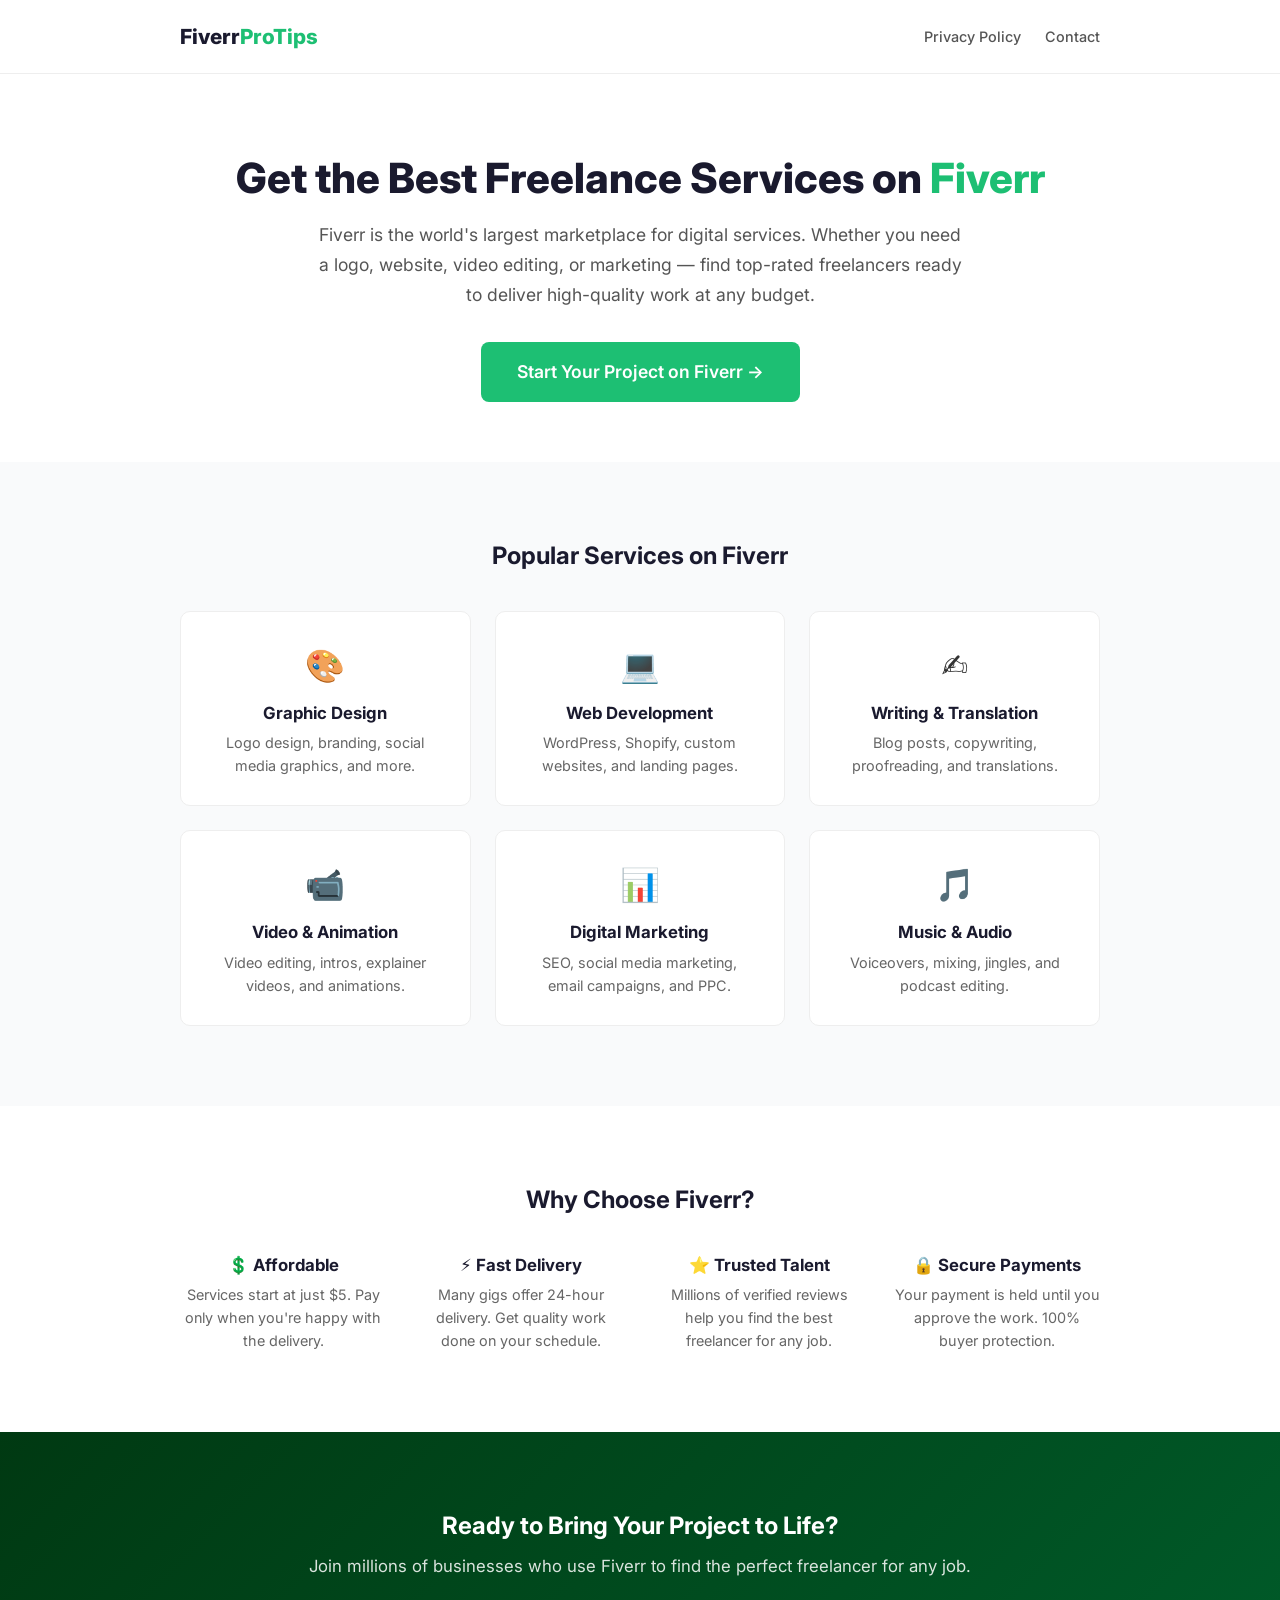
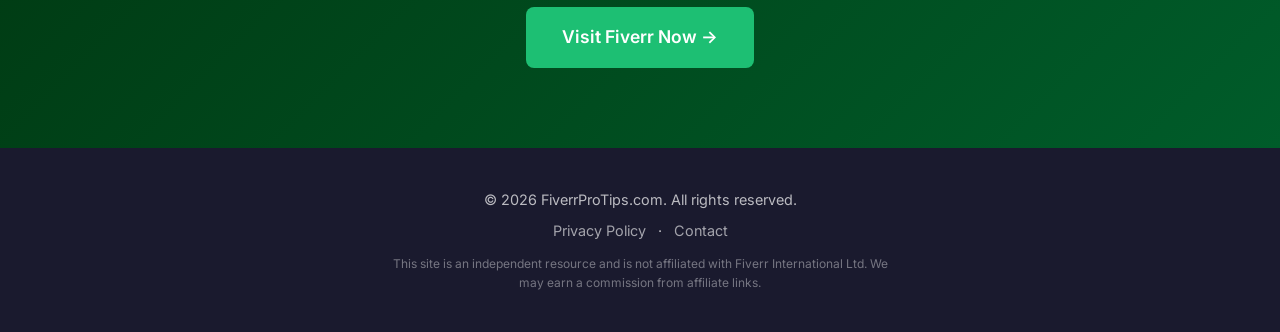
==== commit e4e2cdd6: "Simplify landing page design" ====
--- a/index.html
+++ b/index.html
@@ -3,401 +3,121 @@
 <head>
   <meta charset="UTF-8">
   <meta name="viewport" content="width=device-width, initial-scale=1.0">
-  <meta name="description" content="FiverrProTips — Expert strategies, tips, and resources to grow your freelance business on Fiverr. Get more orders, rank higher, and earn more.">
-  <meta name="keywords" content="Fiverr tips, Fiverr SEO, freelance success, Fiverr gig ranking, Fiverr marketing, grow on Fiverr">
-  <meta name="author" content="FiverrProTips">
-  <meta property="og:title" content="FiverrProTips — Master Fiverr & Grow Your Freelance Business">
-  <meta property="og:description" content="Expert strategies, tips, and resources to grow your freelance business on Fiverr. Get more orders, rank higher, and earn more.">
-  <meta property="og:type" content="website">
-  <meta property="og:url" content="https://fiverrprotips.com">
-  <meta property="og:image" content="https://fiverrprotips.com/og-image.png">
+  <meta name="description" content="Discover how Fiverr connects you with top freelance talent. From graphic design to web development, get professional services starting at just $5.">
+  <meta property="og:title" content="FiverrProTips — Find the Best Freelance Services on Fiverr">
+  <meta property="og:description" content="Discover how Fiverr connects you with top freelance talent. Get professional services starting at just $5.">
   <link rel="canonical" href="https://fiverrprotips.com">
-  <title>FiverrProTips — Master Fiverr & Grow Your Freelance Business</title>
+  <title>FiverrProTips — Find the Best Freelance Services on Fiverr</title>
   <link rel="preconnect" href="https://fonts.googleapis.com">
   <link rel="preconnect" href="https://fonts.gstatic.com" crossorigin>
-  <link href="https://fonts.googleapis.com/css2?family=Inter:wght@400;500;600;700;800&display=swap" rel="stylesheet">
+  <link href="https://fonts.googleapis.com/css2?family=Inter:wght@400;600;700;800&display=swap" rel="stylesheet">
   <link rel="stylesheet" href="styles.css">
 </head>
 <body>
 
-  <!-- Navigation -->
-  <nav class="navbar" id="navbar">
+  <!-- Header -->
+  <header>
     <div class="container">
-      <a href="index.html" class="logo">
-        <div class="icon">&#9733;</div>
-        Fiverr<span>ProTips</span>
-      </a>
-      <ul class="nav-links" id="navLinks">
-        <li><a href="#features">Features</a></li>
-        <li><a href="#testimonials">Testimonials</a></li>
-        <li><a href="#faq">FAQ</a></li>
-        <li><a href="contact.html">Contact</a></li>
-        <li><a href="https://fiverr.com" target="_blank" rel="noopener" class="btn btn-primary">Visit Fiverr</a></li>
-      </ul>
-      <button class="nav-toggle" id="navToggle" aria-label="Toggle navigation">
-        <span></span><span></span><span></span>
-      </button>
+      <a href="index.html" class="logo">Fiverr<span>ProTips</span></a>
+      <nav>
+        <a href="privacy-policy.html">Privacy Policy</a>
+        <a href="contact.html">Contact</a>
+      </nav>
     </div>
-  </nav>
+  </header>
 
-  <!-- Hero Section -->
+  <!-- Hero -->
   <section class="hero">
     <div class="container">
-      <div class="hero-content">
-        <h1>Unlock Your <span class="highlight">Fiverr</span> Potential & Earn More</h1>
-        <p>Proven strategies, expert tips, and insider knowledge to help you rank higher, attract more clients, and build a thriving freelance business on Fiverr.</p>
-        <div class="hero-buttons">
-          <a href="https://fiverr.com" target="_blank" rel="noopener" class="btn btn-primary btn-lg">Start Selling on Fiverr →</a>
-          <a href="#features" class="btn btn-outline btn-lg">Learn More</a>
+      <h1>Get the Best Freelance Services on <span>Fiverr</span></h1>
+      <p>Fiverr is the world's largest marketplace for digital services. Whether you need a logo, website, video editing, or marketing — find top-rated freelancers ready to deliver high-quality work at any budget.</p>
+      <a href="https://fiverr.com" target="_blank" rel="noopener" class="cta-btn">Start Your Project on Fiverr →</a>
+    </div>
+  </section>
+
+  <!-- Fiverr Services -->
+  <section class="services">
+    <div class="container">
+      <h2>Popular Services on Fiverr</h2>
+      <div class="services-grid">
+        <div class="service-item">
+          <span class="service-icon">🎨</span>
+          <h3>Graphic Design</h3>
+          <p>Logo design, branding, social media graphics, and more.</p>
         </div>
-        <div class="hero-stats">
-          <div class="hero-stat">
-            <h3>4.2M+</h3>
-            <p>Active Buyers on Fiverr</p>
-          </div>
-          <div class="hero-stat">
-            <h3>$10K+</h3>
-            <p>Monthly Top Earners</p>
-          </div>
-          <div class="hero-stat">
-            <h3>500+</h3>
-            <p>Service Categories</p>
-          </div>
+        <div class="service-item">
+          <span class="service-icon">💻</span>
+          <h3>Web Development</h3>
+          <p>WordPress, Shopify, custom websites, and landing pages.</p>
         </div>
-      </div>
-      <div class="hero-image">
-        <div class="hero-card">
-          <div class="card-header">
-            <div class="card-avatar">JD</div>
-            <div>
-              <div class="card-name">Jessica D.</div>
-              <div class="card-role">Top Rated Seller</div>
-            </div>
-          </div>
-          <div class="card-stats">
-            <div>
-              <div class="card-stat-value">2.4K</div>
-              <div class="card-stat-label">Reviews</div>
-            </div>
-            <div>
-              <div class="card-stat-value">4.9</div>
-              <div class="card-stat-label">★ Rating</div>
-            </div>
-            <div>
-              <div class="card-stat-value">$8K+</div>
-              <div class="card-stat-label">Monthly</div>
-            </div>
-          </div>
-          <div class="card-cta">
-            <div class="card-price">$50<small>/hr avg</small></div>
-            <a href="https://fiverr.com" target="_blank" rel="noopener" class="btn btn-primary">Join Fiverr</a>
-          </div>
+        <div class="service-item">
+          <span class="service-icon">✍️</span>
+          <h3>Writing & Translation</h3>
+          <p>Blog posts, copywriting, proofreading, and translations.</p>
+        </div>
+        <div class="service-item">
+          <span class="service-icon">📹</span>
+          <h3>Video & Animation</h3>
+          <p>Video editing, intros, explainer videos, and animations.</p>
+        </div>
+        <div class="service-item">
+          <span class="service-icon">📊</span>
+          <h3>Digital Marketing</h3>
+          <p>SEO, social media marketing, email campaigns, and PPC.</p>
+        </div>
+        <div class="service-item">
+          <span class="service-icon">🎵</span>
+          <h3>Music & Audio</h3>
+          <p>Voiceovers, mixing, jingles, and podcast editing.</p>
         </div>
       </div>
     </div>
   </section>
 
-  <!-- Trust Bar -->
-  <div class="trust-bar">
+  <!-- Why Fiverr -->
+  <section class="why">
     <div class="container">
-      <p>Trusted by freelancers worldwide</p>
-      <div class="trust-logos">
-        <span class="trust-logo"><span class="dot"></span> Fiverr</span>
-        <span class="trust-logo"><span class="dot"></span> Freelancer.com</span>
-        <span class="trust-logo"><span class="dot"></span> Upwork</span>
-        <span class="trust-logo"><span class="dot"></span> Trustpilot</span>
-      </div>
-    </div>
-  </div>
-
-  <!-- Features Section -->
-  <section class="section" id="features">
-    <div class="container">
-      <div class="section-header">
-        <h2>Everything You Need to Succeed on Fiverr</h2>
-        <p>From creating your first gig to scaling your freelance empire, we've got you covered with actionable advice.</p>
-      </div>
-      <div class="features-grid">
-        <div class="feature-card">
-          <div class="feature-icon">🎯</div>
-          <h3>Gig Optimization</h3>
-          <p>Learn how to craft compelling gig titles, descriptions, and tags that rank high in Fiverr's search results and attract your ideal clients.</p>
+      <h2>Why Choose Fiverr?</h2>
+      <div class="why-grid">
+        <div class="why-item">
+          <h3>💲 Affordable</h3>
+          <p>Services start at just $5. Pay only when you're happy with the delivery.</p>
         </div>
-        <div class="feature-card">
-          <div class="feature-icon">💰</div>
-          <h3>Pricing Strategies</h3>
-          <p>Master the art of pricing your services with packages, upsells, and custom offers that maximize your earnings per order.</p>
+        <div class="why-item">
+          <h3>⚡ Fast Delivery</h3>
+          <p>Many gigs offer 24-hour delivery. Get quality work done on your schedule.</p>
         </div>
-        <div class="feature-card">
-          <div class="feature-icon">📈</div>
-          <h3>SEO & Ranking</h3>
-          <p>Understand Fiverr's algorithm and use proven SEO techniques to get your gigs to page one — where the buyers are.</p>
+        <div class="why-item">
+          <h3>⭐ Trusted Talent</h3>
+          <p>Millions of verified reviews help you find the best freelancer for any job.</p>
         </div>
-        <div class="feature-card">
-          <div class="feature-icon">🤝</div>
-          <h3>Client Communication</h3>
-          <p>Build lasting relationships with buyers through effective communication, managing expectations, and handling revisions like a pro.</p>
-        </div>
-        <div class="feature-card">
-          <div class="feature-icon">🚀</div>
-          <h3>Growth Tactics</h3>
-          <p>Scale from side hustle to full-time income with advanced strategies — promoted gigs, Fiverr Pro, and building a team.</p>
-        </div>
-        <div class="feature-card">
-          <div class="feature-icon">🛡️</div>
-          <h3>Avoid Pitfalls</h3>
-          <p>Stay compliant with Fiverr's TOS, avoid common mistakes that get accounts flagged, and protect your hard-earned reputation.</p>
+        <div class="why-item">
+          <h3>🔒 Secure Payments</h3>
+          <p>Your payment is held until you approve the work. 100% buyer protection.</p>
         </div>
       </div>
     </div>
   </section>
 
-  <!-- Benefits Section -->
-  <section class="section benefits">
+  <!-- CTA -->
+  <section class="cta">
     <div class="container">
-      <div class="section-header">
-        <h2>Why Learn With FiverrProTips?</h2>
-        <p>We break down what actually works on Fiverr — no fluff, no recycled advice, just real strategies from proven sellers.</p>
-      </div>
-      <div class="benefits-grid">
-        <div class="benefit-item">
-          <div class="benefit-check">&#10003;</div>
-          <div>
-            <h4>Actionable, Step-by-Step Guides</h4>
-            <p>No vague advice. Every tip comes with clear steps you can implement today to see results.</p>
-          </div>
-        </div>
-        <div class="benefit-item">
-          <div class="benefit-check">&#10003;</div>
-          <div>
-            <h4>Based on Real Seller Data</h4>
-            <p>Strategies tested and proven by top-rated sellers across multiple categories and price points.</p>
-          </div>
-        </div>
-        <div class="benefit-item">
-          <div class="benefit-check">&#10003;</div>
-          <div>
-            <h4>Updated for 2026 Algorithm</h4>
-            <p>Fiverr changes constantly. We keep our content fresh so you're always ahead of the curve.</p>
-          </div>
-        </div>
-        <div class="benefit-item">
-          <div class="benefit-check">&#10003;</div>
-          <div>
-            <h4>Beginner to Advanced</h4>
-            <p>Whether you're launching your first gig or scaling to six figures, there's something here for you.</p>
-          </div>
-        </div>
-        <div class="benefit-item">
-          <div class="benefit-check">&#10003;</div>
-          <div>
-            <h4>Community-Driven Insights</h4>
-            <p>Learn from a community of successful freelancers who share what's working right now.</p>
-          </div>
-        </div>
-        <div class="benefit-item">
-          <div class="benefit-check">&#10003;</div>
-          <div>
-            <h4>100% Free Resources</h4>
-            <p>All our guides, tips, and strategies are completely free. We believe in sharing knowledge.</p>
-          </div>
-        </div>
-      </div>
-    </div>
-  </section>
-
-  <!-- Testimonials Section -->
-  <section class="section" id="testimonials">
-    <div class="container">
-      <div class="section-header">
-        <h2>What Freelancers Are Saying</h2>
-        <p>Real stories from real sellers who used these strategies to level up their Fiverr game.</p>
-      </div>
-      <div class="testimonials-grid">
-        <div class="testimonial-card">
-          <div class="testimonial-stars">★★★★★</div>
-          <blockquote>
-            "I went from $200/month to $3,500/month in just 4 months after applying the gig optimization tips. The SEO strategies alone doubled my impressions."
-          </blockquote>
-          <div class="testimonial-author">
-            <div class="testimonial-avatar">MK</div>
-            <div>
-              <strong>Michael K.</strong>
-              <span>Graphic Designer, Level 2 Seller</span>
-            </div>
-          </div>
-        </div>
-        <div class="testimonial-card">
-          <div class="testimonial-stars">★★★★★</div>
-          <blockquote>
-            "The pricing strategy guide completely changed how I structure my gigs. I now earn 3x more per order with the same amount of work. Life-changing stuff."
-          </blockquote>
-          <div class="testimonial-author">
-            <div class="testimonial-avatar">SL</div>
-            <div>
-              <strong>Sarah L.</strong>
-              <span>Copywriter, Top Rated Seller</span>
-            </div>
-          </div>
-        </div>
-        <div class="testimonial-card">
-          <div class="testimonial-stars">★★★★★</div>
-          <blockquote>
-            "As a complete beginner, I had no idea where to start. FiverrProTips walked me through everything — my first order came within 2 weeks of launching my gig."
-          </blockquote>
-          <div class="testimonial-author">
-            <div class="testimonial-avatar">RP</div>
-            <div>
-              <strong>Raj P.</strong>
-              <span>Web Developer, Level 1 Seller</span>
-            </div>
-          </div>
-        </div>
-      </div>
-    </div>
-  </section>
-
-  <!-- CTA Section -->
-  <section class="cta-section">
-    <div class="container">
-      <h2>Ready to Start Your Fiverr Journey?</h2>
-      <p>Join millions of freelancers on the world's leading marketplace for digital services. Your first gig is just a few clicks away.</p>
-      <div class="countdown" id="countdown">
-        <div class="countdown-item">
-          <span class="number" id="countdown-days">00</span>
-          <span class="label">Days</span>
-        </div>
-        <div class="countdown-item">
-          <span class="number" id="countdown-hours">00</span>
-          <span class="label">Hours</span>
-        </div>
-        <div class="countdown-item">
-          <span class="number" id="countdown-mins">00</span>
-          <span class="label">Mins</span>
-        </div>
-        <div class="countdown-item">
-          <span class="number" id="countdown-secs">00</span>
-          <span class="label">Secs</span>
-        </div>
-      </div>
-      <br>
-      <a href="https://fiverr.com" target="_blank" rel="noopener" class="btn btn-primary btn-lg">Get Started on Fiverr Now →</a>
-    </div>
-  </section>
-
-  <!-- FAQ Section -->
-  <section class="section" id="faq">
-    <div class="container">
-      <div class="section-header">
-        <h2>Frequently Asked Questions</h2>
-        <p>Everything you need to know about selling on Fiverr and using FiverrProTips.</p>
-      </div>
-      <div class="faq-list">
-        <div class="faq-item">
-          <button class="faq-question" aria-expanded="false">
-            Is Fiverr really free to join?
-            <span class="arrow">▾</span>
-          </button>
-          <div class="faq-answer">
-            <p>Yes! Creating a Fiverr account and posting gigs is completely free. Fiverr takes a 20% commission on each order you complete, so you only pay when you earn. There are no monthly fees or listing charges.</p>
-          </div>
-        </div>
-        <div class="faq-item">
-          <button class="faq-question" aria-expanded="false">
-            How do I get my first order on Fiverr?
-            <span class="arrow">▾</span>
-          </button>
-          <div class="faq-answer">
-            <p>Getting your first order requires a combination of a well-optimized gig (compelling title, detailed description, eye-catching images), competitive pricing for beginners, and patience. We recommend starting with a lower price point, promoting your gig on social media, and delivering exceptional work to earn those crucial first 5-star reviews.</p>
-          </div>
-        </div>
-        <div class="faq-item">
-          <button class="faq-question" aria-expanded="false">
-            How does Fiverr SEO work?
-            <span class="arrow">▾</span>
-          </button>
-          <div class="faq-answer">
-            <p>Fiverr's search algorithm ranks gigs based on relevance, seller performance (reviews, response rate, order completion rate), and gig quality. Key ranking factors include your gig title keywords, tags, description content, conversion rate, and overall seller metrics. Optimizing each of these elements is crucial for visibility.</p>
-          </div>
-        </div>
-        <div class="faq-item">
-          <button class="faq-question" aria-expanded="false">
-            How much can I earn on Fiverr?
-            <span class="arrow">▾</span>
-          </button>
-          <div class="faq-answer">
-            <p>Earnings on Fiverr vary widely depending on your skill, niche, pricing, and effort. Beginners might earn $100–$500/month, while experienced sellers in high-demand niches can earn $5,000–$20,000+/month. Top-rated and Pro sellers with premium services can earn even more. The key is to start, learn, and consistently improve.</p>
-          </div>
-        </div>
-        <div class="faq-item">
-          <button class="faq-question" aria-expanded="false">
-            Is FiverrProTips affiliated with Fiverr?
-            <span class="arrow">▾</span>
-          </button>
-          <div class="faq-answer">
-            <p>FiverrProTips is an independent resource created by experienced Fiverr sellers. We are not directly affiliated with Fiverr International Ltd. Our goal is to help freelancers succeed on the platform by sharing proven strategies, tips, and best practices based on real-world experience.</p>
-          </div>
-        </div>
-      </div>
+      <h2>Ready to Bring Your Project to Life?</h2>
+      <p>Join millions of businesses who use Fiverr to find the perfect freelancer for any job.</p>
+      <a href="https://fiverr.com" target="_blank" rel="noopener" class="cta-btn">Visit Fiverr Now →</a>
     </div>
   </section>
 
   <!-- Footer -->
-  <footer class="footer">
+  <footer>
     <div class="container">
-      <div class="footer-grid">
-        <div class="footer-about">
-          <a href="index.html" class="logo">
-            <div class="icon">&#9733;</div>
-            Fiverr<span>ProTips</span>
-          </a>
-          <p>Your go-to resource for mastering Fiverr. We help freelancers build profitable businesses on the world's leading digital services marketplace.</p>
-          <div class="social-links">
-            <a href="#" class="social-link" aria-label="Twitter">&#120143;</a>
-            <a href="#" class="social-link" aria-label="Facebook">f</a>
-            <a href="#" class="social-link" aria-label="Instagram">&#9737;</a>
-            <a href="#" class="social-link" aria-label="YouTube">&#9654;</a>
-          </div>
-        </div>
-        <div>
-          <h4>Quick Links</h4>
-          <ul class="footer-links">
-            <li><a href="#features">Features</a></li>
-            <li><a href="#testimonials">Testimonials</a></li>
-            <li><a href="#faq">FAQ</a></li>
-            <li><a href="https://fiverr.com" target="_blank" rel="noopener">Fiverr.com</a></li>
-          </ul>
-        </div>
-        <div>
-          <h4>Resources</h4>
-          <ul class="footer-links">
-            <li><a href="https://fiverr.com" target="_blank" rel="noopener">Join Fiverr</a></li>
-            <li><a href="https://fiverr.com" target="_blank" rel="noopener">Browse Gigs</a></li>
-            <li><a href="https://fiverr.com" target="_blank" rel="noopener">Fiverr Pro</a></li>
-            <li><a href="contact.html">Contact Us</a></li>
-          </ul>
-        </div>
-        <div>
-          <h4>Legal</h4>
-          <ul class="footer-links">
-            <li><a href="privacy-policy.html">Privacy Policy</a></li>
-            <li><a href="contact.html">Contact</a></li>
-          </ul>
-        </div>
-      </div>
-      <div class="footer-bottom">
-        <p>&copy; 2026 FiverrProTips.com. All rights reserved.</p>
-        <p><a href="privacy-policy.html">Privacy Policy</a> · <a href="contact.html">Contact</a></p>
-      </div>
-      <p class="footer-disclaimer">FiverrProTips.com is an independent resource and is not affiliated with, endorsed by, or sponsored by Fiverr International Ltd. Fiverr&reg; is a registered trademark of Fiverr International Ltd. This site contains affiliate links, and we may earn a commission if you sign up through our links — at no extra cost to you.</p>
+      <p>&copy; 2026 FiverrProTips.com. All rights reserved.</p>
+      <p class="footer-links">
+        <a href="privacy-policy.html">Privacy Policy</a> · <a href="contact.html">Contact</a>
+      </p>
+      <p class="disclaimer">This site is an independent resource and is not affiliated with Fiverr International Ltd. We may earn a commission from affiliate links.</p>
     </div>
   </footer>
-
-  <!-- Cookie Consent Banner -->
-  <div class="cookie-banner" id="cookieBanner">
-    <p>🍪 We use cookies to improve your experience. By continuing, you agree to our <a href="privacy-policy.html">Privacy Policy</a>.</p>
-    <button class="btn btn-primary" id="cookieAccept">Got It</button>
-  </div>
 
   <script src="script.js"></script>
 </body>
--- a/styles.css
+++ b/styles.css
@@ -1,1246 +1,315 @@
-/* ============================================
-   FiverrProTips.com - Main Stylesheet
-   ============================================ */
-
-/* --- CSS Variables --- */
-:root {
-  --color-primary: #1dbf73;
-  --color-primary-dark: #19a463;
-  --color-primary-light: #e8f9f1;
-  --color-secondary: #003912;
-  --color-accent: #ff6b6b;
-  --color-dark: #1a1a2e;
-  --color-gray-900: #222325;
-  --color-gray-800: #404145;
-  --color-gray-600: #62646a;
-  --color-gray-400: #c5c6c9;
-  --color-gray-200: #e4e5e7;
-  --color-gray-100: #f5f5f5;
-  --color-white: #ffffff;
-  --color-star: #ffb800;
-
-  --font-heading: 'Inter', 'Segoe UI', system-ui, -apple-system, sans-serif;
-  --font-body: 'Inter', 'Segoe UI', system-ui, -apple-system, sans-serif;
-
-  --shadow-sm: 0 1px 3px rgba(0, 0, 0, 0.08);
-  --shadow-md: 0 4px 12px rgba(0, 0, 0, 0.1);
-  --shadow-lg: 0 8px 30px rgba(0, 0, 0, 0.12);
-  --shadow-xl: 0 20px 60px rgba(0, 0, 0, 0.15);
-
-  --radius-sm: 6px;
-  --radius-md: 10px;
-  --radius-lg: 16px;
-  --radius-xl: 24px;
-
-  --max-width: 1200px;
-  --transition: 0.3s cubic-bezier(0.4, 0, 0.2, 1);
-}
-
-/* --- Reset & Base --- */
-*,
-*::before,
-*::after {
-  margin: 0;
-  padding: 0;
-  box-sizing: border-box;
-}
-
-html {
-  scroll-behavior: smooth;
-  font-size: 16px;
-}
+* { margin: 0; padding: 0; box-sizing: border-box; }
 
 body {
-  font-family: var(--font-body);
-  color: var(--color-gray-800);
+  font-family: 'Inter', system-ui, -apple-system, sans-serif;
+  color: #333;
   line-height: 1.6;
-  background: var(--color-white);
-  -webkit-font-smoothing: antialiased;
-  -moz-osx-font-smoothing: grayscale;
-}
-
-img {
-  max-width: 100%;
-  display: block;
-}
-
-a {
-  color: var(--color-primary-dark);
+  background: #fff;
+}
+
+.container {
+  max-width: 960px;
+  margin: 0 auto;
+  padding: 0 20px;
+}
+
+a { color: #1dbf73; text-decoration: none; }
+a:hover { text-decoration: underline; }
+h1, h2, h3 { color: #1a1a2e; line-height: 1.2; }
+
+/* Header */
+header {
+  padding: 20px 0;
+  border-bottom: 1px solid #eee;
+  position: sticky;
+  top: 0;
+  background: #fff;
+  z-index: 10;
+}
+header .container {
+  display: flex;
+  justify-content: space-between;
+  align-items: center;
+}
+.logo {
+  font-size: 1.3rem;
+  font-weight: 800;
+  color: #1a1a2e;
   text-decoration: none;
-  transition: color var(--transition);
-}
-
-a:hover {
-  color: var(--color-primary);
-}
-
-ul {
-  list-style: none;
-}
-
-/* --- Typography --- */
-h1, h2, h3, h4, h5, h6 {
-  font-family: var(--font-heading);
-  font-weight: 700;
-  line-height: 1.2;
-  color: var(--color-dark);
-}
-
-h1 { font-size: clamp(2rem, 5vw, 3.5rem); }
-h2 { font-size: clamp(1.6rem, 4vw, 2.5rem); }
-h3 { font-size: clamp(1.2rem, 3vw, 1.5rem); }
-
-/* --- Container --- */
-.container {
-  max-width: var(--max-width);
-  margin: 0 auto;
-  padding: 0 24px;
-}
-
-/* --- Buttons --- */
-.btn {
-  display: inline-flex;
-  align-items: center;
-  justify-content: center;
-  gap: 8px;
-  padding: 14px 32px;
-  font-family: var(--font-body);
-  font-size: 1rem;
+}
+.logo span { color: #1dbf73; }
+header nav { display: flex; gap: 24px; }
+header nav a {
+  color: #555;
+  font-size: 0.9rem;
+  font-weight: 500;
+}
+header nav a:hover { color: #1dbf73; text-decoration: none; }
+
+/* Hero */
+.hero {
+  text-align: center;
+  padding: 80px 0 60px;
+}
+.hero h1 {
+  font-size: clamp(1.8rem, 4vw, 2.6rem);
+  font-weight: 800;
+  margin-bottom: 16px;
+}
+.hero h1 span { color: #1dbf73; }
+.hero p {
+  font-size: 1.1rem;
+  color: #555;
+  max-width: 650px;
+  margin: 0 auto 32px;
+  line-height: 1.7;
+}
+
+/* CTA Button */
+.cta-btn {
+  display: inline-block;
+  background: #1dbf73;
+  color: #fff;
+  padding: 16px 36px;
+  border-radius: 8px;
+  font-size: 1.1rem;
   font-weight: 600;
-  border: 2px solid transparent;
-  border-radius: var(--radius-sm);
-  cursor: pointer;
-  transition: all var(--transition);
-  text-align: center;
-  white-space: nowrap;
-}
-
-.btn-primary {
-  background: var(--color-primary);
-  color: var(--color-white);
-  border-color: var(--color-primary);
-}
-
-.btn-primary:hover {
-  background: var(--color-primary-dark);
-  border-color: var(--color-primary-dark);
-  color: var(--color-white);
-  transform: translateY(-2px);
-  box-shadow: var(--shadow-md);
-}
-
-.btn-outline {
-  background: transparent;
-  color: var(--color-white);
-  border-color: var(--color-white);
-}
-
-.btn-outline:hover {
-  background: var(--color-white);
-  color: var(--color-dark);
-  transform: translateY(-2px);
-}
-
-.btn-secondary {
-  background: var(--color-white);
-  color: var(--color-primary);
-  border-color: var(--color-primary);
-}
-
-.btn-secondary:hover {
-  background: var(--color-primary-light);
-  transform: translateY(-2px);
-  box-shadow: var(--shadow-sm);
-}
-
-.btn-lg {
-  padding: 18px 40px;
-  font-size: 1.1rem;
-  border-radius: var(--radius-md);
-}
-
-/* --- Header / Navbar --- */
-.navbar {
-  position: fixed;
-  top: 0;
-  left: 0;
-  right: 0;
-  z-index: 1000;
-  background: var(--color-white);
-  border-bottom: 1px solid transparent;
-  transition: all var(--transition);
-}
-
-.navbar.scrolled {
-  border-bottom-color: var(--color-gray-200);
-  box-shadow: var(--shadow-sm);
-}
-
-.navbar .container {
-  display: flex;
-  align-items: center;
-  justify-content: space-between;
-  height: 72px;
-}
-
-.logo {
-  display: flex;
-  align-items: center;
-  gap: 8px;
-  font-size: 1.4rem;
-  font-weight: 800;
-  color: var(--color-dark);
-  font-family: var(--font-heading);
-}
-
-.logo .icon {
-  width: 36px;
-  height: 36px;
-  background: var(--color-primary);
-  border-radius: var(--radius-sm);
-  display: flex;
-  align-items: center;
-  justify-content: center;
-  color: var(--color-white);
-  font-size: 1.2rem;
-}
-
-.logo span {
-  color: var(--color-primary);
-}
-
-.nav-links {
-  display: flex;
-  align-items: center;
+  text-decoration: none;
+  transition: background 0.2s;
+}
+.cta-btn:hover {
+  background: #19a463;
+  text-decoration: none;
+  color: #fff;
+}
+
+/* Services */
+.services {
+  padding: 80px 0;
+  background: #f9fafb;
+}
+.services h2 { text-align: center; margin-bottom: 40px; }
+.services-grid {
+  display: grid;
+  grid-template-columns: repeat(auto-fit, minmax(250px, 1fr));
+  gap: 24px;
+}
+.service-item {
+  background: #fff;
+  padding: 28px;
+  border-radius: 10px;
+  border: 1px solid #eee;
+  text-align: center;
+  transition: box-shadow 0.2s;
+}
+.service-item:hover { box-shadow: 0 4px 16px rgba(0,0,0,0.08); }
+.service-icon { font-size: 2rem; display: block; margin-bottom: 12px; }
+.service-item h3 { font-size: 1.05rem; margin-bottom: 8px; }
+.service-item p { color: #666; font-size: 0.9rem; }
+
+/* Why */
+.why { padding: 80px 0; }
+.why h2 { text-align: center; margin-bottom: 40px; }
+.why-grid {
+  display: grid;
+  grid-template-columns: repeat(auto-fit, minmax(200px, 1fr));
   gap: 32px;
 }
-
-.nav-links a {
-  color: var(--color-gray-600);
-  font-weight: 500;
-  font-size: 0.95rem;
-}
-
-.nav-links a:hover {
-  color: var(--color-dark);
-}
-
-.nav-links .btn {
-  padding: 10px 24px;
+.why-item { text-align: center; }
+.why-item h3 { font-size: 1.05rem; margin-bottom: 8px; }
+.why-item p { color: #666; font-size: 0.9rem; }
+
+/* CTA */
+.cta {
+  text-align: center;
+  padding: 80px 0;
+  background: linear-gradient(135deg, #003912, #005c2a);
+  color: #fff;
+}
+.cta h2 { color: #fff; margin-bottom: 12px; }
+.cta p { color: rgba(255,255,255,0.85); margin-bottom: 28px; font-size: 1.05rem; }
+
+/* Footer */
+footer {
+  background: #1a1a2e;
+  color: rgba(255,255,255,0.7);
+  text-align: center;
+  padding: 40px 0;
   font-size: 0.9rem;
 }
-
-.nav-toggle {
-  display: none;
-  flex-direction: column;
-  gap: 5px;
-  background: none;
-  border: none;
-  cursor: pointer;
-  padding: 4px;
-}
-
-.nav-toggle span {
-  display: block;
-  width: 24px;
-  height: 2px;
-  background: var(--color-dark);
-  border-radius: 2px;
-  transition: all var(--transition);
-}
-
-/* --- Hero Section --- */
-.hero {
-  padding: 160px 0 100px;
-  background: linear-gradient(135deg, var(--color-secondary) 0%, #005c2a 50%, #0a3d1a 100%);
-  color: var(--color-white);
-  position: relative;
-  overflow: hidden;
-}
-
-.hero::before {
-  content: '';
-  position: absolute;
-  top: -50%;
-  right: -20%;
-  width: 600px;
-  height: 600px;
-  background: radial-gradient(circle, rgba(29, 191, 115, 0.15) 0%, transparent 70%);
-  border-radius: 50%;
-}
-
-.hero::after {
-  content: '';
-  position: absolute;
-  bottom: -30%;
-  left: -10%;
-  width: 400px;
-  height: 400px;
-  background: radial-gradient(circle, rgba(29, 191, 115, 0.1) 0%, transparent 70%);
-  border-radius: 50%;
-}
-
-.hero .container {
-  display: grid;
-  grid-template-columns: 1fr 1fr;
-  gap: 60px;
-  align-items: center;
-  position: relative;
-  z-index: 1;
-}
-
-.hero-content h1 {
-  color: var(--color-white);
-  margin-bottom: 20px;
-}
-
-.hero-content h1 .highlight {
-  color: var(--color-primary);
-  position: relative;
-}
-
-.hero-content h1 .highlight::after {
-  content: '';
-  position: absolute;
-  left: 0;
-  bottom: 4px;
-  width: 100%;
-  height: 8px;
-  background: rgba(29, 191, 115, 0.3);
-  border-radius: 4px;
-  z-index: -1;
-}
-
-.hero-content p {
-  font-size: 1.15rem;
-  color: rgba(255, 255, 255, 0.85);
-  margin-bottom: 32px;
-  max-width: 480px;
-  line-height: 1.7;
-}
-
-.hero-buttons {
-  display: flex;
-  gap: 16px;
-  flex-wrap: wrap;
-}
-
-.hero-stats {
-  display: flex;
-  gap: 40px;
-  margin-top: 48px;
-}
-
-.hero-stat h3 {
-  color: var(--color-primary);
-  font-size: 1.8rem;
-  margin-bottom: 4px;
-}
-
-.hero-stat p {
-  color: rgba(255, 255, 255, 0.7);
-  font-size: 0.9rem;
-  margin-bottom: 0;
-}
-
-.hero-image {
-  display: flex;
-  justify-content: center;
-  align-items: center;
-}
-
-.hero-card {
-  background: var(--color-white);
-  border-radius: var(--radius-lg);
-  padding: 32px;
-  box-shadow: var(--shadow-xl);
-  width: 100%;
-  max-width: 420px;
-}
-
-.hero-card .card-header {
-  display: flex;
-  align-items: center;
-  gap: 12px;
-  margin-bottom: 20px;
-  padding-bottom: 16px;
-  border-bottom: 1px solid var(--color-gray-200);
-}
-
-.hero-card .card-avatar {
-  width: 44px;
-  height: 44px;
-  border-radius: 50%;
-  background: var(--color-primary-light);
-  display: flex;
-  align-items: center;
-  justify-content: center;
-  font-size: 1.2rem;
-  color: var(--color-primary);
-  font-weight: 700;
-}
-
-.hero-card .card-name {
-  font-weight: 600;
-  color: var(--color-dark);
-}
-
-.hero-card .card-role {
-  font-size: 0.85rem;
-  color: var(--color-gray-600);
-}
-
-.hero-card .card-stats {
-  display: grid;
-  grid-template-columns: repeat(3, 1fr);
-  gap: 16px;
-  text-align: center;
-}
-
-.hero-card .card-stat-value {
-  font-size: 1.3rem;
-  font-weight: 700;
-  color: var(--color-dark);
-}
-
-.hero-card .card-stat-label {
-  font-size: 0.8rem;
-  color: var(--color-gray-600);
-}
-
-.hero-card .card-cta {
-  margin-top: 20px;
-  padding-top: 16px;
-  border-top: 1px solid var(--color-gray-200);
-  display: flex;
-  justify-content: space-between;
-  align-items: center;
-}
-
-.hero-card .card-price {
-  font-size: 1.5rem;
-  font-weight: 800;
-  color: var(--color-dark);
-}
-
-.hero-card .card-price small {
-  font-weight: 400;
-  font-size: 0.85rem;
-  color: var(--color-gray-600);
-}
-
-/* --- Trust Bar --- */
-.trust-bar {
-  padding: 32px 0;
-  background: var(--color-gray-100);
-  border-bottom: 1px solid var(--color-gray-200);
-}
-
-.trust-bar .container {
-  display: flex;
-  align-items: center;
-  justify-content: center;
-  gap: 48px;
-  flex-wrap: wrap;
-}
-
-.trust-bar p {
-  color: var(--color-gray-600);
-  font-weight: 500;
-  font-size: 0.9rem;
-  white-space: nowrap;
-}
-
-.trust-logos {
-  display: flex;
-  align-items: center;
-  gap: 32px;
-  flex-wrap: wrap;
-  justify-content: center;
-}
-
-.trust-logo {
-  display: flex;
-  align-items: center;
-  gap: 6px;
-  color: var(--color-gray-600);
-  font-weight: 600;
-  font-size: 0.9rem;
-}
-
-.trust-logo .dot {
-  width: 8px;
-  height: 8px;
-  border-radius: 50%;
-  background: var(--color-primary);
-}
-
-/* --- Sections --- */
-.section {
-  padding: 100px 0;
-}
-
-.section-header {
-  text-align: center;
-  margin-bottom: 60px;
-}
-
-.section-header h2 {
-  margin-bottom: 16px;
-}
-
-.section-header p {
-  color: var(--color-gray-600);
-  font-size: 1.1rem;
-  max-width: 600px;
-  margin: 0 auto;
-}
-
-/* --- Features Grid --- */
-.features-grid {
-  display: grid;
-  grid-template-columns: repeat(auto-fit, minmax(280px, 1fr));
-  gap: 32px;
-}
-
-.feature-card {
-  background: var(--color-white);
-  border: 1px solid var(--color-gray-200);
-  border-radius: var(--radius-lg);
-  padding: 36px 28px;
-  transition: all var(--transition);
-}
-
-.feature-card:hover {
-  transform: translateY(-4px);
-  box-shadow: var(--shadow-lg);
-  border-color: transparent;
-}
-
-.feature-icon {
-  width: 56px;
-  height: 56px;
-  border-radius: var(--radius-md);
-  background: var(--color-primary-light);
-  display: flex;
-  align-items: center;
-  justify-content: center;
-  font-size: 1.6rem;
-  margin-bottom: 20px;
-}
-
-.feature-card h3 {
-  margin-bottom: 10px;
-  font-size: 1.2rem;
-}
-
-.feature-card p {
-  color: var(--color-gray-600);
-  font-size: 0.95rem;
-  line-height: 1.7;
-}
-
-/* --- Benefits Section --- */
-.benefits {
-  background: var(--color-gray-100);
-}
-
-.benefits-grid {
-  display: grid;
-  grid-template-columns: repeat(auto-fit, minmax(300px, 1fr));
-  gap: 24px;
-}
-
-.benefit-item {
-  display: flex;
-  gap: 16px;
-  align-items: flex-start;
-}
-
-.benefit-check {
-  flex-shrink: 0;
-  width: 28px;
-  height: 28px;
-  border-radius: 50%;
-  background: var(--color-primary);
-  display: flex;
-  align-items: center;
-  justify-content: center;
-  color: var(--color-white);
-  font-size: 0.85rem;
-  font-weight: 700;
-  margin-top: 2px;
-}
-
-.benefit-item h4 {
-  margin-bottom: 4px;
-  font-size: 1.05rem;
-}
-
-.benefit-item p {
-  color: var(--color-gray-600);
-  font-size: 0.9rem;
-}
-
-/* --- Testimonials --- */
-.testimonials-grid {
-  display: grid;
-  grid-template-columns: repeat(auto-fit, minmax(320px, 1fr));
-  gap: 32px;
-}
-
-.testimonial-card {
-  background: var(--color-white);
-  border: 1px solid var(--color-gray-200);
-  border-radius: var(--radius-lg);
-  padding: 32px;
-  transition: all var(--transition);
-}
-
-.testimonial-card:hover {
-  box-shadow: var(--shadow-md);
-  border-color: transparent;
-}
-
-.testimonial-stars {
-  color: var(--color-star);
-  font-size: 1rem;
-  margin-bottom: 16px;
-  letter-spacing: 2px;
-}
-
-.testimonial-card blockquote {
-  font-size: 0.95rem;
-  color: var(--color-gray-800);
-  line-height: 1.7;
-  margin-bottom: 20px;
-  font-style: italic;
-}
-
-.testimonial-author {
-  display: flex;
-  align-items: center;
-  gap: 12px;
-}
-
-.testimonial-avatar {
-  width: 44px;
-  height: 44px;
-  border-radius: 50%;
-  background: var(--color-gray-200);
-  display: flex;
-  align-items: center;
-  justify-content: center;
-  font-weight: 700;
-  color: var(--color-gray-600);
-  font-size: 1rem;
-}
-
-.testimonial-author strong {
-  display: block;
-  font-size: 0.9rem;
-  color: var(--color-dark);
-}
-
-.testimonial-author span {
-  font-size: 0.8rem;
-  color: var(--color-gray-600);
-}
-
-/* --- CTA Section --- */
-.cta-section {
-  background: linear-gradient(135deg, var(--color-secondary) 0%, #005c2a 100%);
-  color: var(--color-white);
-  text-align: center;
-  padding: 80px 0;
-  position: relative;
-  overflow: hidden;
-}
-
-.cta-section::before {
-  content: '';
-  position: absolute;
-  top: -30%;
-  left: 50%;
-  transform: translateX(-50%);
-  width: 500px;
-  height: 500px;
-  background: radial-gradient(circle, rgba(29, 191, 115, 0.2) 0%, transparent 70%);
-  border-radius: 50%;
-}
-
-.cta-section .container {
-  position: relative;
-  z-index: 1;
-}
-
-.cta-section h2 {
-  color: var(--color-white);
-  margin-bottom: 16px;
-}
-
-.cta-section p {
-  color: rgba(255, 255, 255, 0.85);
-  font-size: 1.1rem;
-  margin-bottom: 32px;
+.footer-links { margin: 8px 0; }
+.footer-links a { margin: 0 8px; color: rgba(255,255,255,0.6); }
+footer .disclaimer {
+  font-size: 0.75rem;
+  color: rgba(255,255,255,0.4);
+  margin-top: 12px;
   max-width: 500px;
   margin-left: auto;
   margin-right: auto;
 }
 
-.countdown {
-  display: inline-flex;
-  gap: 16px;
-  margin-bottom: 32px;
-}
-
-.countdown-item {
-  background: rgba(255, 255, 255, 0.1);
-  border-radius: var(--radius-md);
-  padding: 12px 20px;
-  text-align: center;
-  min-width: 70px;
-}
-
-.countdown-item .number {
-  font-size: 1.8rem;
-  font-weight: 800;
-  color: var(--color-primary);
-  display: block;
-  line-height: 1;
-}
-
-.countdown-item .label {
-  font-size: 0.75rem;
-  color: rgba(255, 255, 255, 0.7);
-  text-transform: uppercase;
-  letter-spacing: 1px;
-}
-
-/* --- FAQ Section --- */
-.faq-list {
+/* Page Hero (sub-pages) */
+.page-hero {
+  text-align: center;
+  padding: 60px 0;
+  background: linear-gradient(135deg, #003912, #005c2a);
+  color: #fff;
+}
+.page-hero h1 { color: #fff; margin-bottom: 8px; }
+
+/* Content Card (sub-pages) */
+.content-section { padding: 60px 0; }
+.content-card {
   max-width: 800px;
   margin: 0 auto;
-}
-
-.faq-item {
-  border-bottom: 1px solid var(--color-gray-200);
-  padding: 24px 0;
-}
-
-.faq-question {
-  display: flex;
-  justify-content: space-between;
-  align-items: center;
-  cursor: pointer;
-  font-weight: 600;
-  font-size: 1.05rem;
-  color: var(--color-dark);
-  background: none;
-  border: none;
-  width: 100%;
-  text-align: left;
-  padding: 0;
-  font-family: var(--font-body);
-  gap: 16px;
-}
-
-.faq-question .arrow {
-  flex-shrink: 0;
-  transition: transform var(--transition);
-  font-size: 1.2rem;
-  color: var(--color-gray-600);
-}
-
-.faq-item.open .faq-question .arrow {
-  transform: rotate(180deg);
-}
-
-.faq-answer {
-  max-height: 0;
-  overflow: hidden;
-  transition: max-height 0.4s ease, padding 0.4s ease;
-}
-
-.faq-item.open .faq-answer {
-  max-height: 300px;
-  padding-top: 16px;
-}
-
-.faq-answer p {
-  color: var(--color-gray-600);
-  font-size: 0.95rem;
-  line-height: 1.7;
-}
-
-/* --- Footer --- */
-.footer {
-  background: var(--color-dark);
-  color: rgba(255, 255, 255, 0.7);
-  padding: 60px 0 30px;
-}
-
-.footer-grid {
-  display: grid;
-  grid-template-columns: 2fr 1fr 1fr 1fr;
-  gap: 40px;
-  margin-bottom: 40px;
-}
-
-.footer-about p {
-  margin-top: 16px;
-  font-size: 0.9rem;
-  line-height: 1.7;
-}
-
-.footer h4 {
-  color: var(--color-white);
-  margin-bottom: 16px;
-  font-size: 0.95rem;
-  text-transform: uppercase;
-  letter-spacing: 1px;
-}
-
-.footer-links li {
-  margin-bottom: 10px;
-}
-
-.footer-links a {
-  color: rgba(255, 255, 255, 0.6);
-  font-size: 0.9rem;
-  transition: color var(--transition);
-}
-
-.footer-links a:hover {
-  color: var(--color-primary);
-}
-
-.footer-bottom {
-  border-top: 1px solid rgba(255, 255, 255, 0.1);
-  padding-top: 24px;
-  display: flex;
-  justify-content: space-between;
-  align-items: center;
-  flex-wrap: wrap;
-  gap: 16px;
-  font-size: 0.85rem;
-}
-
-.footer-bottom a {
-  color: rgba(255, 255, 255, 0.5);
-}
-
-.footer-bottom a:hover {
-  color: var(--color-primary);
-}
-
-.footer-disclaimer {
-  margin-top: 12px;
-  font-size: 0.78rem;
-  color: rgba(255, 255, 255, 0.4);
-  line-height: 1.6;
-}
-
-/* --- Page Hero (for sub-pages) --- */
-.page-hero {
-  padding: 140px 0 60px;
-  background: linear-gradient(135deg, var(--color-secondary) 0%, #005c2a 100%);
-  color: var(--color-white);
-  text-align: center;
-}
-
-.page-hero h1 {
-  color: var(--color-white);
-  margin-bottom: 12px;
-}
-
-.page-hero p {
-  color: rgba(255, 255, 255, 0.8);
-  font-size: 1.1rem;
-}
-
-/* --- Content Page Styles --- */
-.content-section {
-  padding: 60px 0;
-}
-
-.content-card {
-  background: var(--color-white);
-  border: 1px solid var(--color-gray-200);
-  border-radius: var(--radius-lg);
-  padding: 48px;
-  max-width: 900px;
-  margin: 0 auto;
-}
-
-.content-card h2 {
-  margin-top: 36px;
-  margin-bottom: 16px;
-  font-size: 1.4rem;
-}
-
-.content-card h2:first-child {
-  margin-top: 0;
-}
-
-.content-card p,
-.content-card li {
-  color: var(--color-gray-600);
-  line-height: 1.8;
-  margin-bottom: 12px;
-}
-
-.content-card ul,
-.content-card ol {
-  padding-left: 24px;
-  margin-bottom: 16px;
-}
-
-.content-card ul {
-  list-style: disc;
-}
-
-.content-card ol {
-  list-style: decimal;
-}
-
-.content-card a {
-  color: var(--color-primary-dark);
-  text-decoration: underline;
-}
-
-.content-card .last-updated {
-  font-size: 0.85rem;
-  color: var(--color-gray-400);
-  margin-bottom: 32px;
-  padding-bottom: 24px;
-  border-bottom: 1px solid var(--color-gray-200);
-}
-
-/* --- Contact Page --- */
+  background: #fff;
+  border: 1px solid #eee;
+  border-radius: 10px;
+  padding: 40px;
+}
+.content-card h2 { margin: 28px 0 12px; font-size: 1.3rem; }
+.content-card h2:first-child { margin-top: 0; }
+.content-card p, .content-card li { color: #555; line-height: 1.8; margin-bottom: 10px; }
+.content-card ul, .content-card ol { padding-left: 20px; margin-bottom: 16px; }
+.last-updated { font-size: 0.85rem; color: #aaa; margin-bottom: 24px; padding-bottom: 20px; border-bottom: 1px solid #eee; }
+
+/* Contact */
 .contact-grid {
   display: grid;
   grid-template-columns: 1fr 1.2fr;
-  gap: 48px;
-  max-width: 1000px;
+  gap: 40px;
+  max-width: 900px;
   margin: 0 auto;
 }
-
-.contact-info h2 {
+.contact-info h2 { margin-bottom: 12px; }
+.contact-info > p { color: #555; margin-bottom: 24px; }
+.contact-method {
+  display: flex;
+  gap: 12px;
+  align-items: flex-start;
   margin-bottom: 16px;
-  margin-top: 0;
-}
-
-.contact-info > p {
-  color: var(--color-gray-600);
-  margin-bottom: 32px;
-}
-
-.contact-methods {
-  display: flex;
-  flex-direction: column;
-  gap: 20px;
-}
-
-.contact-method {
-  display: flex;
-  gap: 14px;
-  align-items: flex-start;
-}
-
+}
 .contact-method-icon {
-  width: 44px;
-  height: 44px;
-  border-radius: var(--radius-md);
-  background: var(--color-primary-light);
+  width: 40px; height: 40px;
+  border-radius: 8px;
+  background: #e8f9f1;
   display: flex;
   align-items: center;
   justify-content: center;
-  font-size: 1.2rem;
+  font-size: 1.1rem;
   flex-shrink: 0;
 }
-
-.contact-method h4 {
-  margin-bottom: 2px;
-  font-size: 0.95rem;
-}
-
-.contact-method p,
-.contact-method a {
-  color: var(--color-gray-600);
-  font-size: 0.9rem;
-}
+.contact-method h4 { font-size: 0.95rem; margin-bottom: 2px; }
+.contact-method p, .contact-method a { font-size: 0.9rem; color: #555; }
 
 .contact-form-card {
-  background: var(--color-white);
-  border: 1px solid var(--color-gray-200);
-  border-radius: var(--radius-lg);
+  background: #fff;
+  border: 1px solid #eee;
+  border-radius: 10px;
   padding: 36px;
-  box-shadow: var(--shadow-sm);
-}
-
-.contact-form-card h3 {
-  margin-bottom: 24px;
-  margin-top: 0;
-}
-
-.form-group {
-  margin-bottom: 20px;
-}
-
-.form-group label {
-  display: block;
-  font-weight: 600;
-  font-size: 0.9rem;
-  margin-bottom: 6px;
-  color: var(--color-dark);
-}
-
+}
+.contact-form-card h3 { margin-bottom: 20px; }
+.form-group { margin-bottom: 18px; }
+.form-group label { display: block; font-weight: 600; font-size: 0.9rem; margin-bottom: 4px; }
 .form-group input,
 .form-group textarea,
 .form-group select {
   width: 100%;
-  padding: 12px 16px;
-  border: 1px solid var(--color-gray-400);
-  border-radius: var(--radius-sm);
-  font-family: var(--font-body);
+  padding: 10px 14px;
+  border: 1px solid #ccc;
+  border-radius: 6px;
+  font-family: 'Inter', sans-serif;
   font-size: 0.95rem;
-  transition: border-color var(--transition), box-shadow var(--transition);
-  background: var(--color-white);
-  color: var(--color-dark);
-}
-
+}
 .form-group input:focus,
 .form-group textarea:focus,
 .form-group select:focus {
   outline: none;
-  border-color: var(--color-primary);
-  box-shadow: 0 0 0 3px rgba(29, 191, 115, 0.15);
-}
-
-.form-group textarea {
-  resize: vertical;
-  min-height: 120px;
-}
-
+  border-color: #1dbf73;
+  box-shadow: 0 0 0 3px rgba(29,191,115,0.1);
+}
+.form-group textarea { min-height: 120px; resize: vertical; }
 .form-submit {
   width: 100%;
-}
-
-.form-success {
-  display: none;
-  text-align: center;
-  padding: 40px 20px;
-}
-
-.form-success.show {
-  display: block;
-}
-
+  padding: 14px;
+  background: #1dbf73;
+  color: #fff;
+  border: none;
+  border-radius: 8px;
+  font-size: 1rem;
+  font-weight: 600;
+  cursor: pointer;
+  transition: background 0.2s;
+}
+.form-submit:hover { background: #19a463; }
+
+.form-success { display: none; text-align: center; padding: 40px 20px; }
+.form-success.show { display: block; }
 .form-success .success-icon {
-  width: 64px;
-  height: 64px;
+  width: 56px; height: 56px;
   border-radius: 50%;
-  background: var(--color-primary-light);
-  margin: 0 auto 16px;
+  background: #e8f9f1;
+  margin: 0 auto 12px;
   display: flex;
   align-items: center;
   justify-content: center;
-  font-size: 2rem;
-}
-
-.form-success h3 {
-  margin-bottom: 8px;
-}
-
-.form-success p {
-  color: var(--color-gray-600);
-}
-
-/* --- Social Links --- */
-.social-links {
-  display: flex;
+  font-size: 1.6rem;
+}
+.form-success h3 { margin-bottom: 6px; }
+
+/* FAQ */
+.faq-list { max-width: 700px; margin: 0 auto; }
+.faq-item { border-bottom: 1px solid #eee; padding: 20px 0; }
+.faq-question {
+  display: flex;
+  justify-content: space-between;
+  align-items: center;
+  width: 100%;
+  background: none;
+  border: none;
+  cursor: pointer;
+  font-weight: 600;
+  font-size: 1rem;
+  text-align: left;
+  color: #1a1a2e;
+  padding: 0;
   gap: 12px;
-  margin-top: 24px;
-}
-
-.social-link {
-  width: 40px;
-  height: 40px;
-  border-radius: 50%;
-  border: 1px solid var(--color-gray-400);
-  display: flex;
-  align-items: center;
-  justify-content: center;
-  color: var(--color-gray-600);
-  transition: all var(--transition);
-  font-size: 1rem;
-}
-
-.social-link:hover {
-  border-color: var(--color-primary);
-  background: var(--color-primary);
-  color: var(--color-white);
-}
-
-/* --- Mobile Menu --- */
-@media (max-width: 768px) {
-  .nav-links {
-    position: fixed;
-    top: 72px;
-    left: 0;
-    right: 0;
-    background: var(--color-white);
-    flex-direction: column;
-    padding: 24px;
-    gap: 20px;
-    box-shadow: var(--shadow-lg);
-    transform: translateY(-120%);
-    transition: transform var(--transition);
-    z-index: 999;
-  }
-
-  .nav-links.open {
-    transform: translateY(0);
-  }
-
-  .nav-toggle {
-    display: flex;
-  }
-
-  .hero .container {
-    grid-template-columns: 1fr;
-    text-align: center;
-  }
-
-  .hero-content p {
-    margin-left: auto;
-    margin-right: auto;
-  }
-
-  .hero-buttons {
-    justify-content: center;
-  }
-
-  .hero-stats {
-    justify-content: center;
-  }
-
-  .hero-image {
-    order: -1;
-  }
-
-  .footer-grid {
-    grid-template-columns: 1fr 1fr;
-    gap: 32px;
-  }
-
-  .footer-about {
-    grid-column: 1 / -1;
-  }
-
-  .contact-grid {
-    grid-template-columns: 1fr;
-  }
-
-  .content-card {
-    padding: 24px;
-  }
-
-  .trust-bar .container {
-    gap: 24px;
-  }
-
-  .countdown {
-    gap: 10px;
-  }
-
-  .countdown-item {
-    padding: 10px 14px;
-    min-width: 60px;
-  }
-
-  .countdown-item .number {
-    font-size: 1.4rem;
-  }
-}
-
-@media (max-width: 480px) {
-  .hero-stats {
-    flex-direction: column;
-    gap: 20px;
-    align-items: center;
-  }
-
-  .hero-buttons {
-    flex-direction: column;
-    align-items: center;
-  }
-
-  .btn {
-    width: 100%;
-    max-width: 300px;
-  }
-
-  .footer-grid {
-    grid-template-columns: 1fr;
-    gap: 24px;
-  }
-
-  .footer-bottom {
-    flex-direction: column;
-    text-align: center;
-  }
-}
-
-/* --- Animations --- */
-@keyframes fadeInUp {
-  from {
-    opacity: 0;
-    transform: translateY(30px);
-  }
-  to {
-    opacity: 1;
-    transform: translateY(0);
-  }
-}
-
-.animate-in {
-  animation: fadeInUp 0.6s ease forwards;
-}
-
-/* --- Cookie Banner --- */
+}
+.faq-answer { max-height: 0; overflow: hidden; transition: max-height 0.3s; }
+.faq-item.open .faq-answer { max-height: 200px; padding-top: 12px; }
+
+/* Cookie Banner */
 .cookie-banner {
   position: fixed;
-  bottom: 20px;
-  left: 20px;
-  right: 20px;
-  max-width: 500px;
-  background: var(--color-white);
-  border-radius: var(--radius-lg);
-  box-shadow: var(--shadow-xl);
-  padding: 20px 24px;
+  bottom: 16px; left: 16px; right: 16px;
+  max-width: 420px;
+  background: #fff;
+  border-radius: 10px;
+  box-shadow: 0 4px 20px rgba(0,0,0,0.15);
+  padding: 16px 20px;
+  display: flex;
+  align-items: center;
+  gap: 12px;
+  font-size: 0.85rem;
+  transform: translateY(120%);
+  transition: transform 0.3s;
   z-index: 999;
-  display: flex;
-  align-items: center;
-  gap: 16px;
-  flex-wrap: wrap;
-  transform: translateY(120%);
-  transition: transform var(--transition);
-}
-
-.cookie-banner.show {
-  transform: translateY(0);
-}
-
-.cookie-banner p {
-  flex: 1;
-  font-size: 0.85rem;
-  color: var(--color-gray-600);
-  min-width: 200px;
-}
-
-.cookie-banner .btn {
-  padding: 8px 20px;
-  font-size: 0.85rem;
-}
+}
+.cookie-banner.show { transform: translateY(0); }
+.cookie-banner p { color: #555; flex: 1; }
+.cookie-banner .btn-ok {
+  padding: 8px 18px;
+  background: #1dbf73;
+  color: #fff;
+  border: none;
+  border-radius: 6px;
+  font-weight: 600;
+  cursor: pointer;
+}
+
+/* Mobile */
+@media (max-width: 640px) {
+  .contact-grid { grid-template-columns: 1fr; }
+  .content-card { padding: 24px; }
+  header .container { flex-direction: column; gap: 12px; }
+}
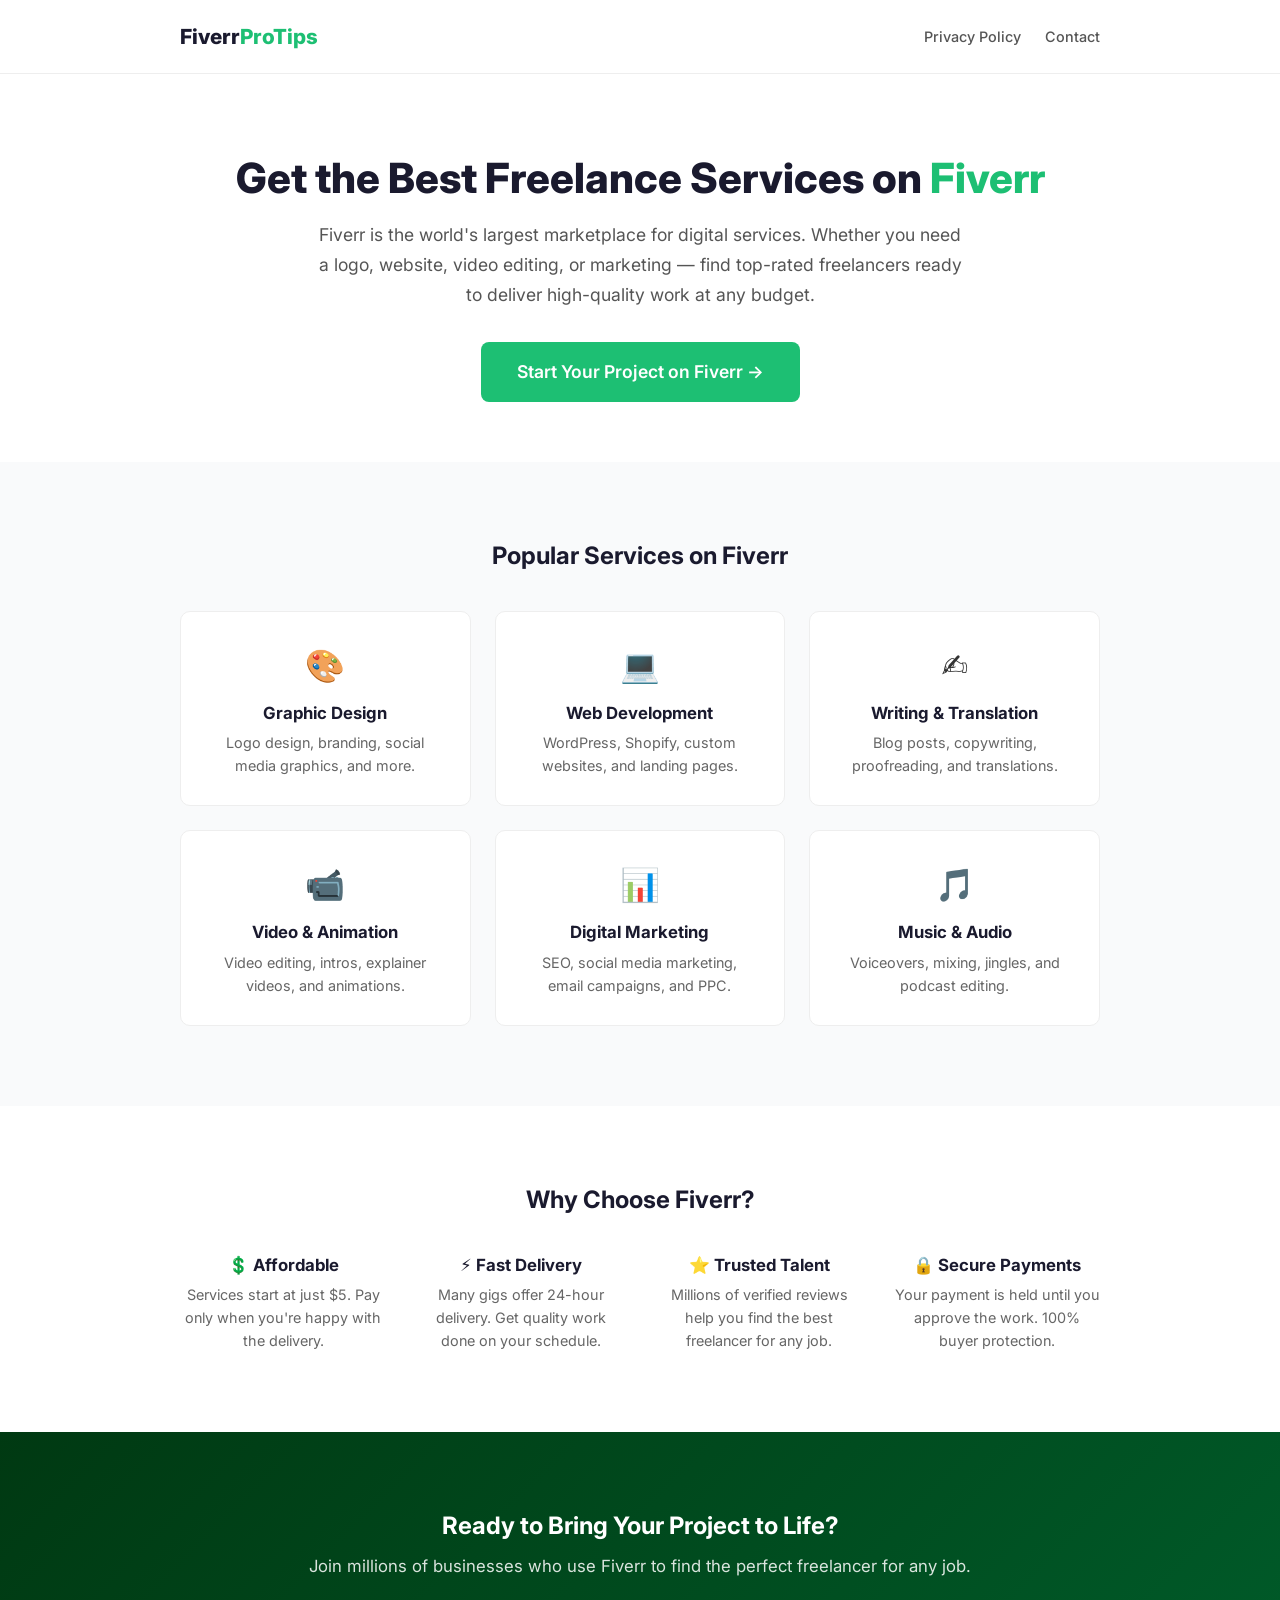
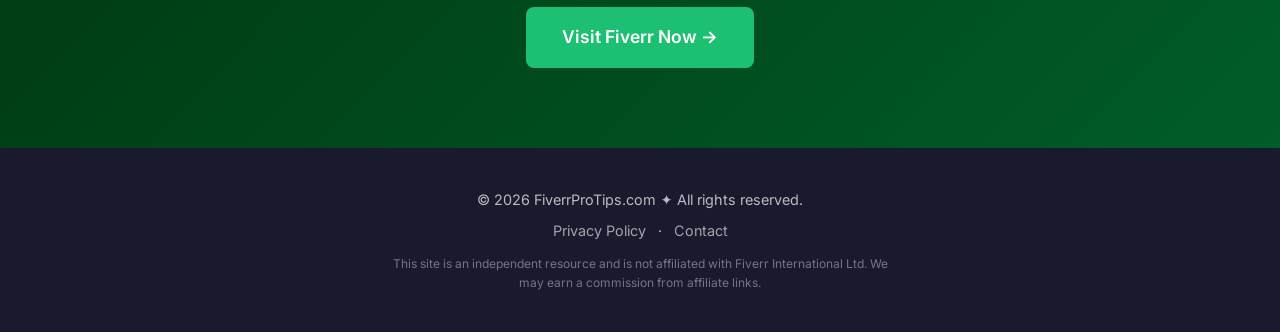
==== commit 6a1d4a80: "Add identifier marker" ====
--- a/index.html
+++ b/index.html
@@ -111,7 +111,7 @@
   <!-- Footer -->
   <footer>
     <div class="container">
-      <p>&copy; 2026 FiverrProTips.com. All rights reserved.</p>
+      <p>&copy; 2026 FiverrProTips.com ✦ All rights reserved.</p>
       <p class="footer-links">
         <a href="privacy-policy.html">Privacy Policy</a> · <a href="contact.html">Contact</a>
       </p>
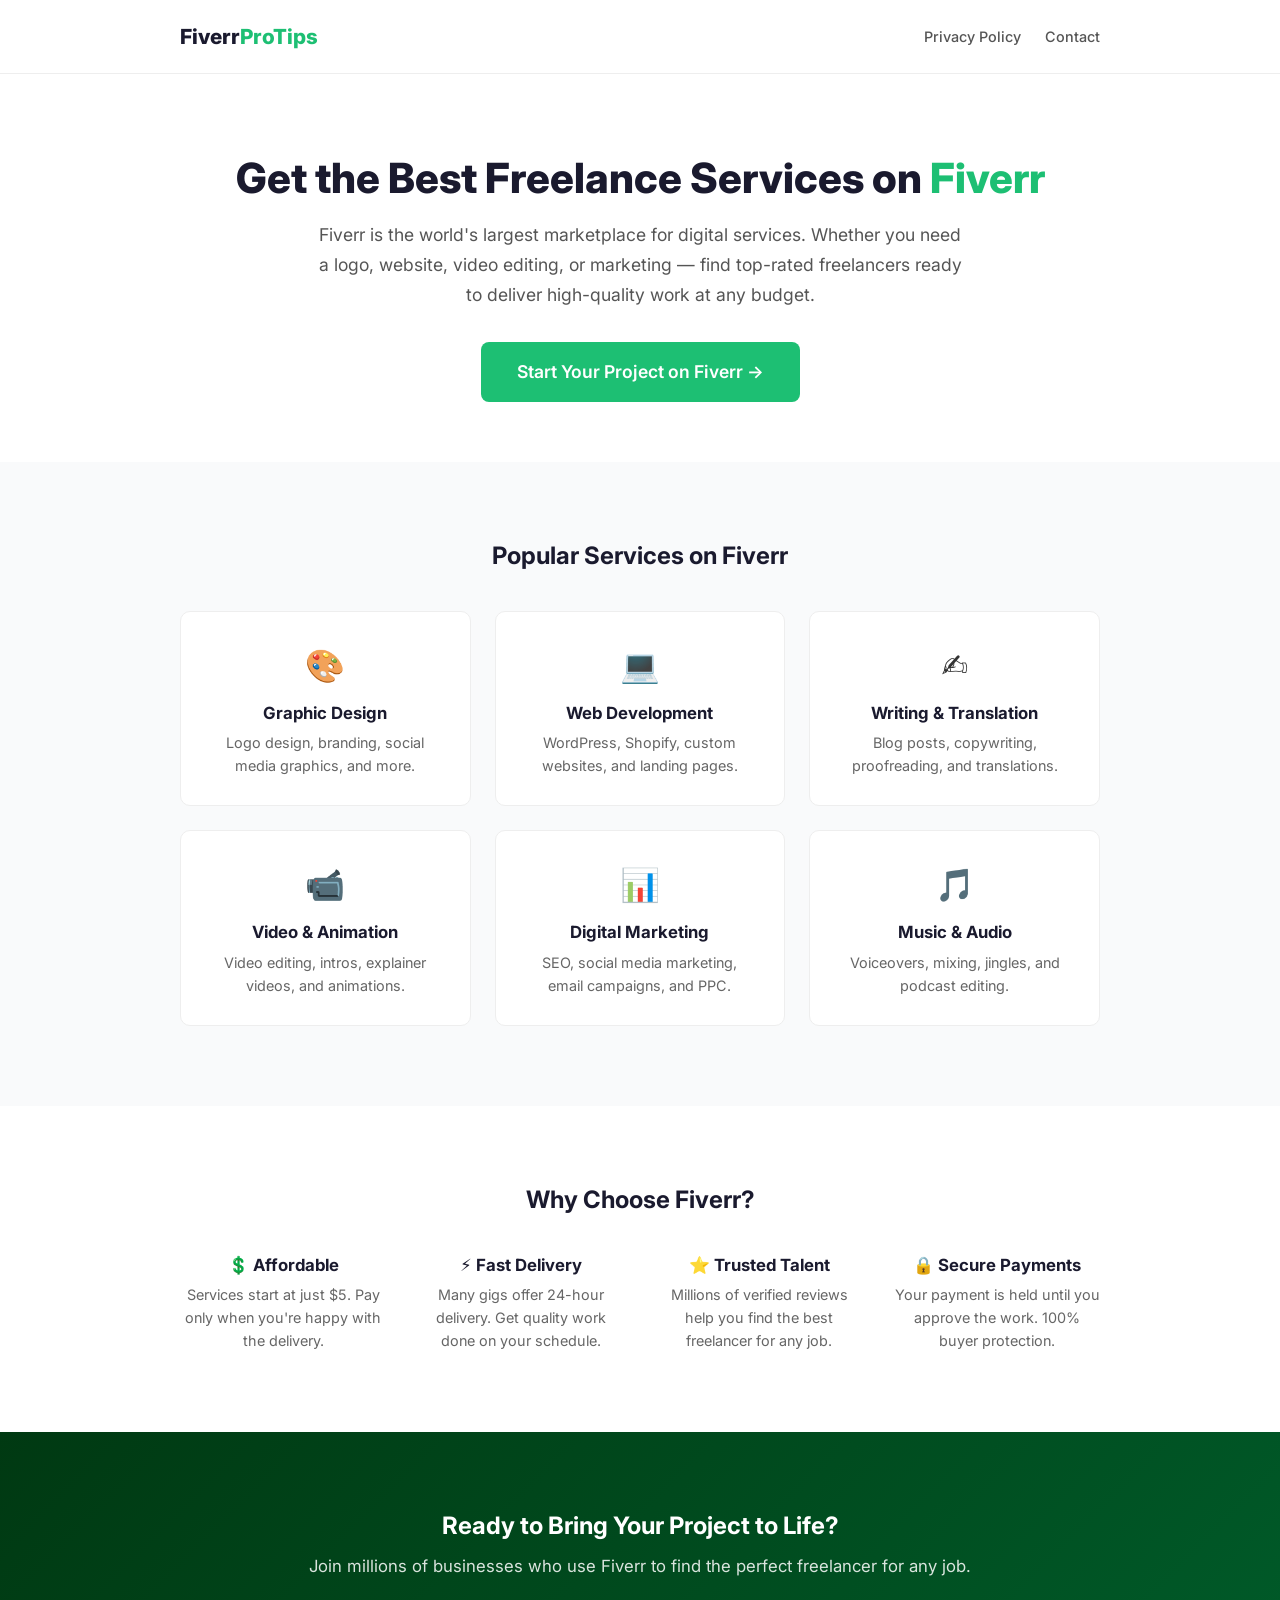
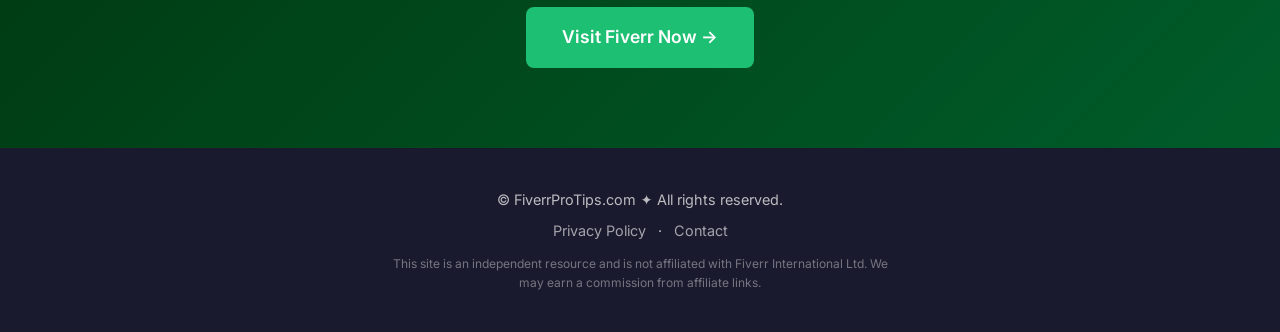
==== commit ea86948d: "Update affiliate links and remove dates" ====
--- a/index.html
+++ b/index.html
@@ -31,7 +31,7 @@
     <div class="container">
       <h1>Get the Best Freelance Services on <span>Fiverr</span></h1>
       <p>Fiverr is the world's largest marketplace for digital services. Whether you need a logo, website, video editing, or marketing — find top-rated freelancers ready to deliver high-quality work at any budget.</p>
-      <a href="https://fiverr.com" target="_blank" rel="noopener" class="cta-btn">Start Your Project on Fiverr →</a>
+      <a href="https://go.fiverr.com/visit/?bta=22114&brand=fp&landingPage=fiverr.com" target="_blank" rel="noopener" class="cta-btn">Start Your Project on Fiverr →</a>
     </div>
   </section>
 
@@ -104,14 +104,14 @@
     <div class="container">
       <h2>Ready to Bring Your Project to Life?</h2>
       <p>Join millions of businesses who use Fiverr to find the perfect freelancer for any job.</p>
-      <a href="https://fiverr.com" target="_blank" rel="noopener" class="cta-btn">Visit Fiverr Now →</a>
+      <a href="https://go.fiverr.com/visit/?bta=22114&brand=fp&landingPage=fiverr.com" target="_blank" rel="noopener" class="cta-btn">Visit Fiverr Now →</a>
     </div>
   </section>
 
   <!-- Footer -->
   <footer>
     <div class="container">
-      <p>&copy; 2026 FiverrProTips.com ✦ All rights reserved.</p>
+      <p>&copy; FiverrProTips.com ✦ All rights reserved.</p>
       <p class="footer-links">
         <a href="privacy-policy.html">Privacy Policy</a> · <a href="contact.html">Contact</a>
       </p>
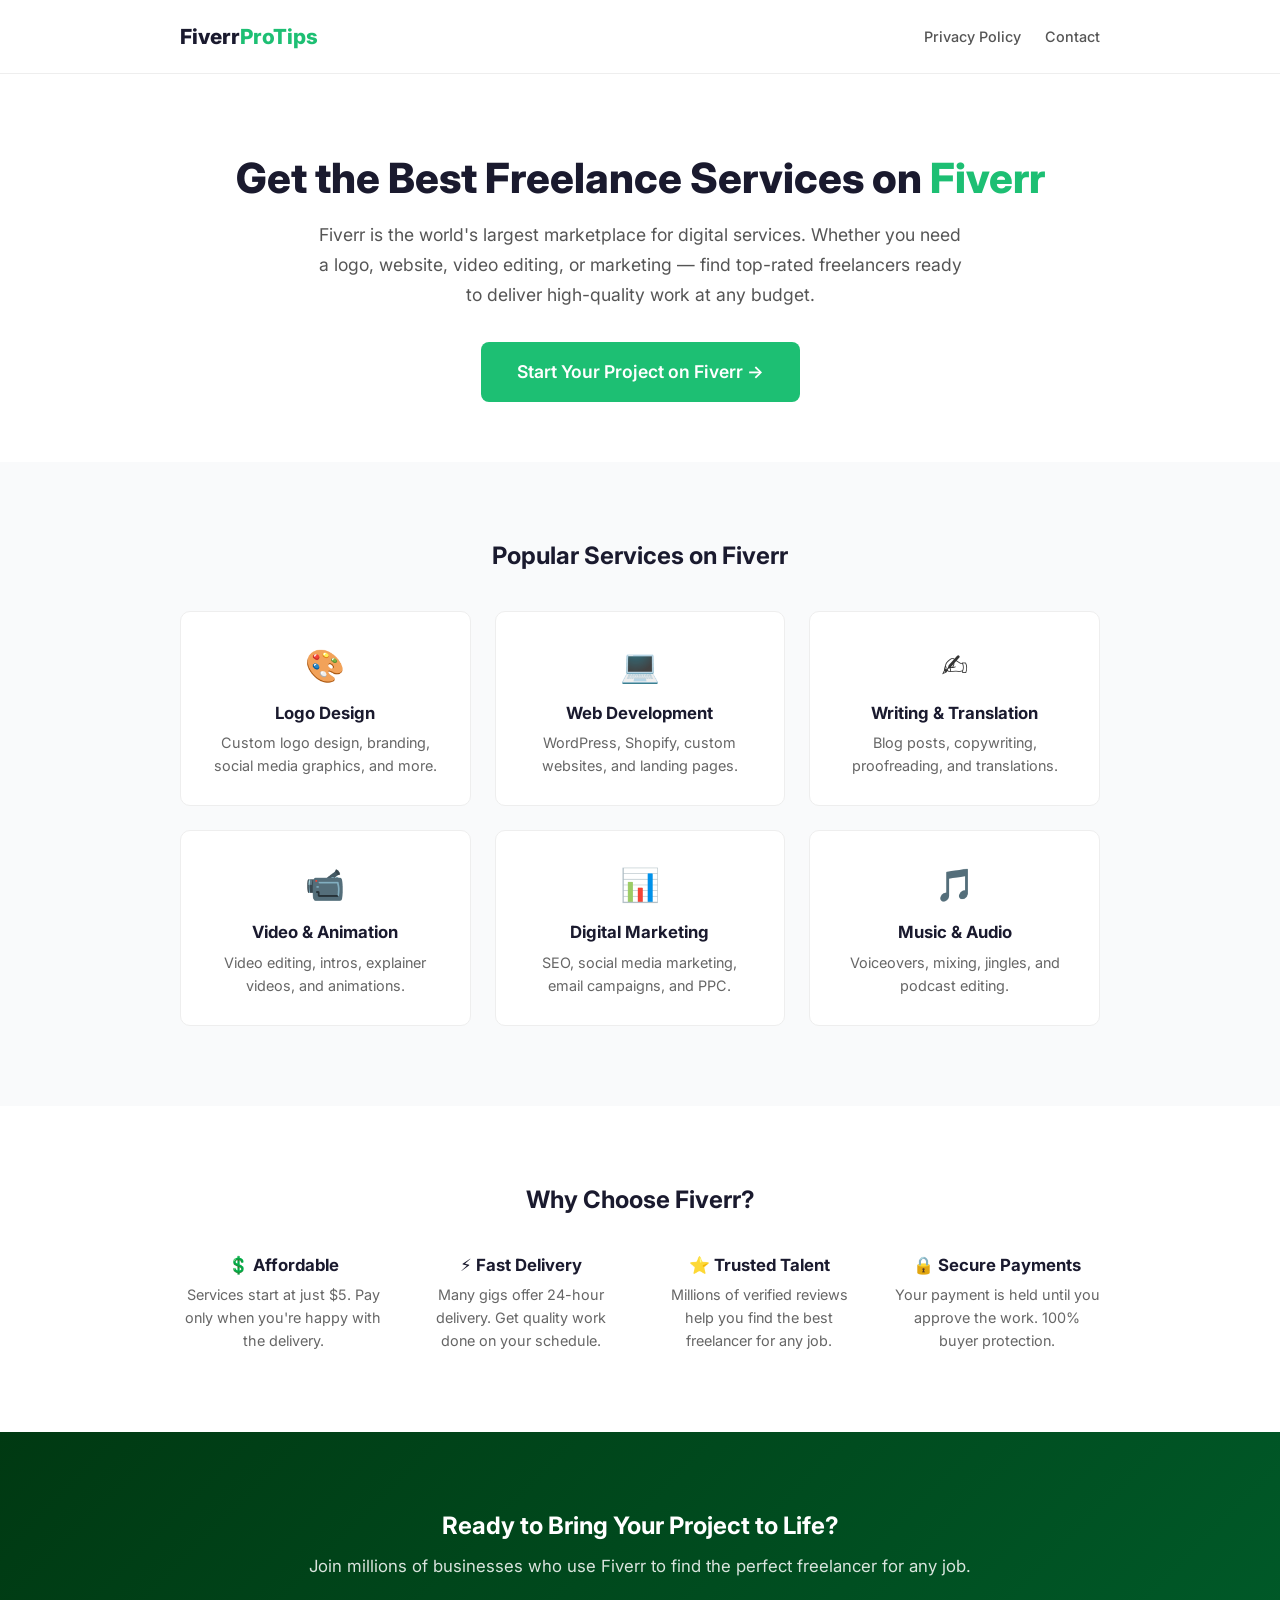
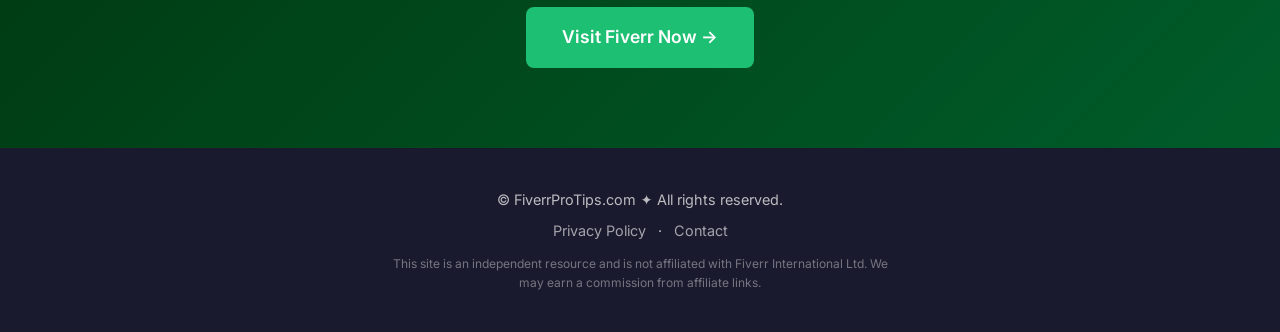
==== commit d4ee7990: "Change Graphic Design to Logo Design" ====
--- a/index.html
+++ b/index.html
@@ -42,8 +42,8 @@
       <div class="services-grid">
         <div class="service-item">
           <span class="service-icon">🎨</span>
-          <h3>Graphic Design</h3>
-          <p>Logo design, branding, social media graphics, and more.</p>
+          <h3>Logo Design</h3>
+          <p>Custom logo design, branding, social media graphics, and more.</p>
         </div>
         <div class="service-item">
           <span class="service-icon">💻</span>
